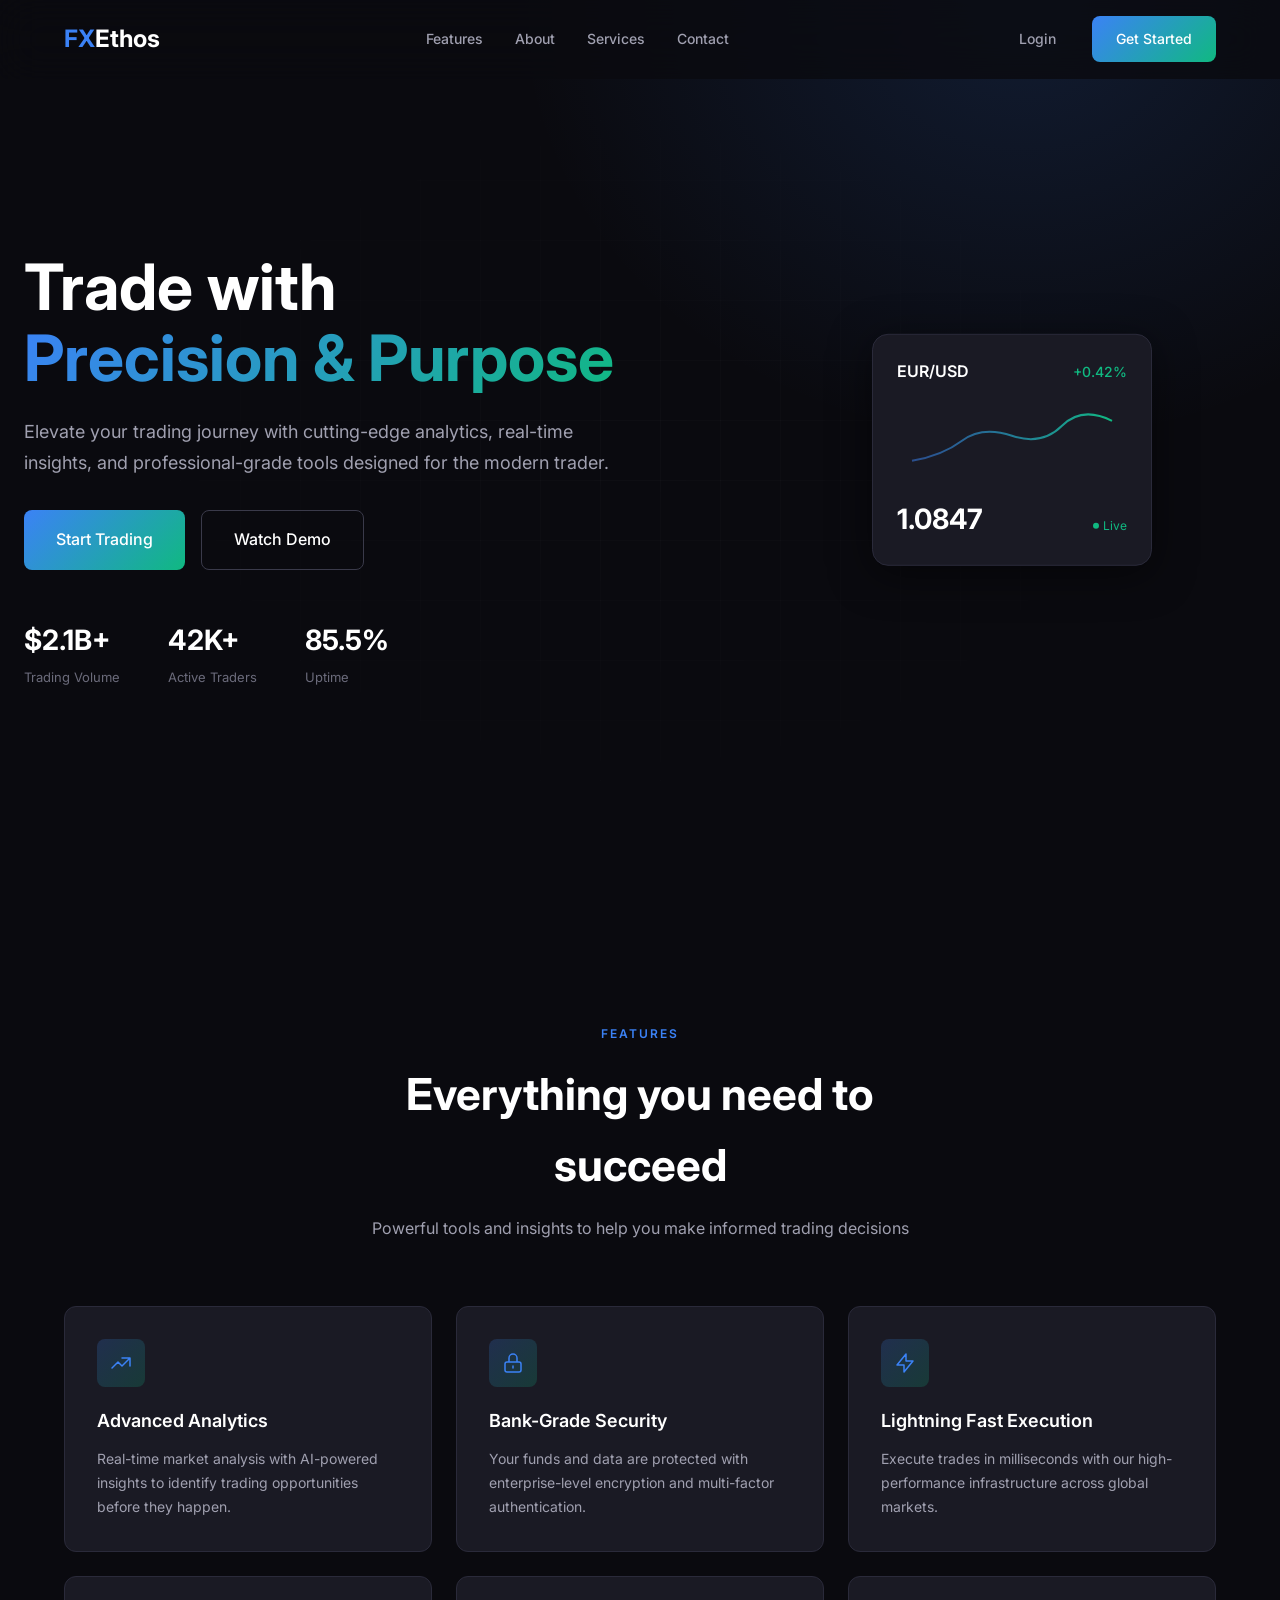
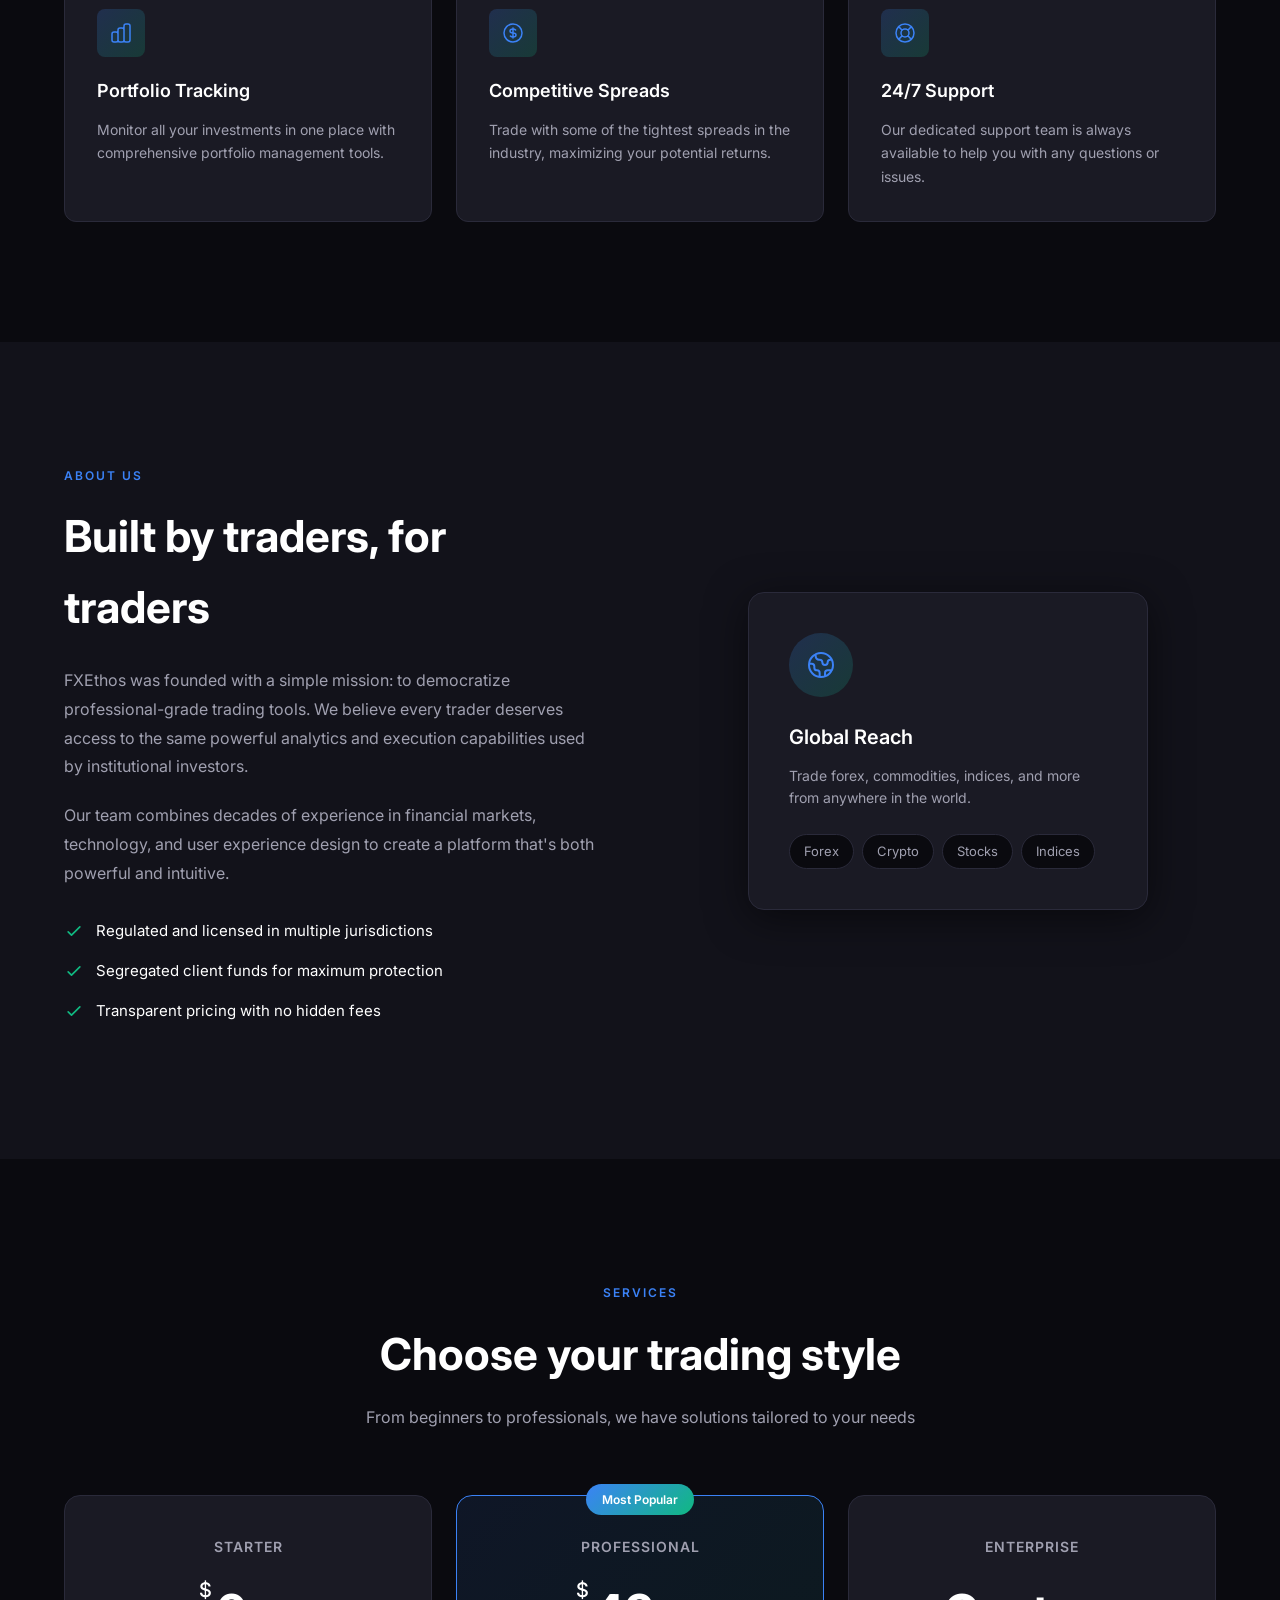
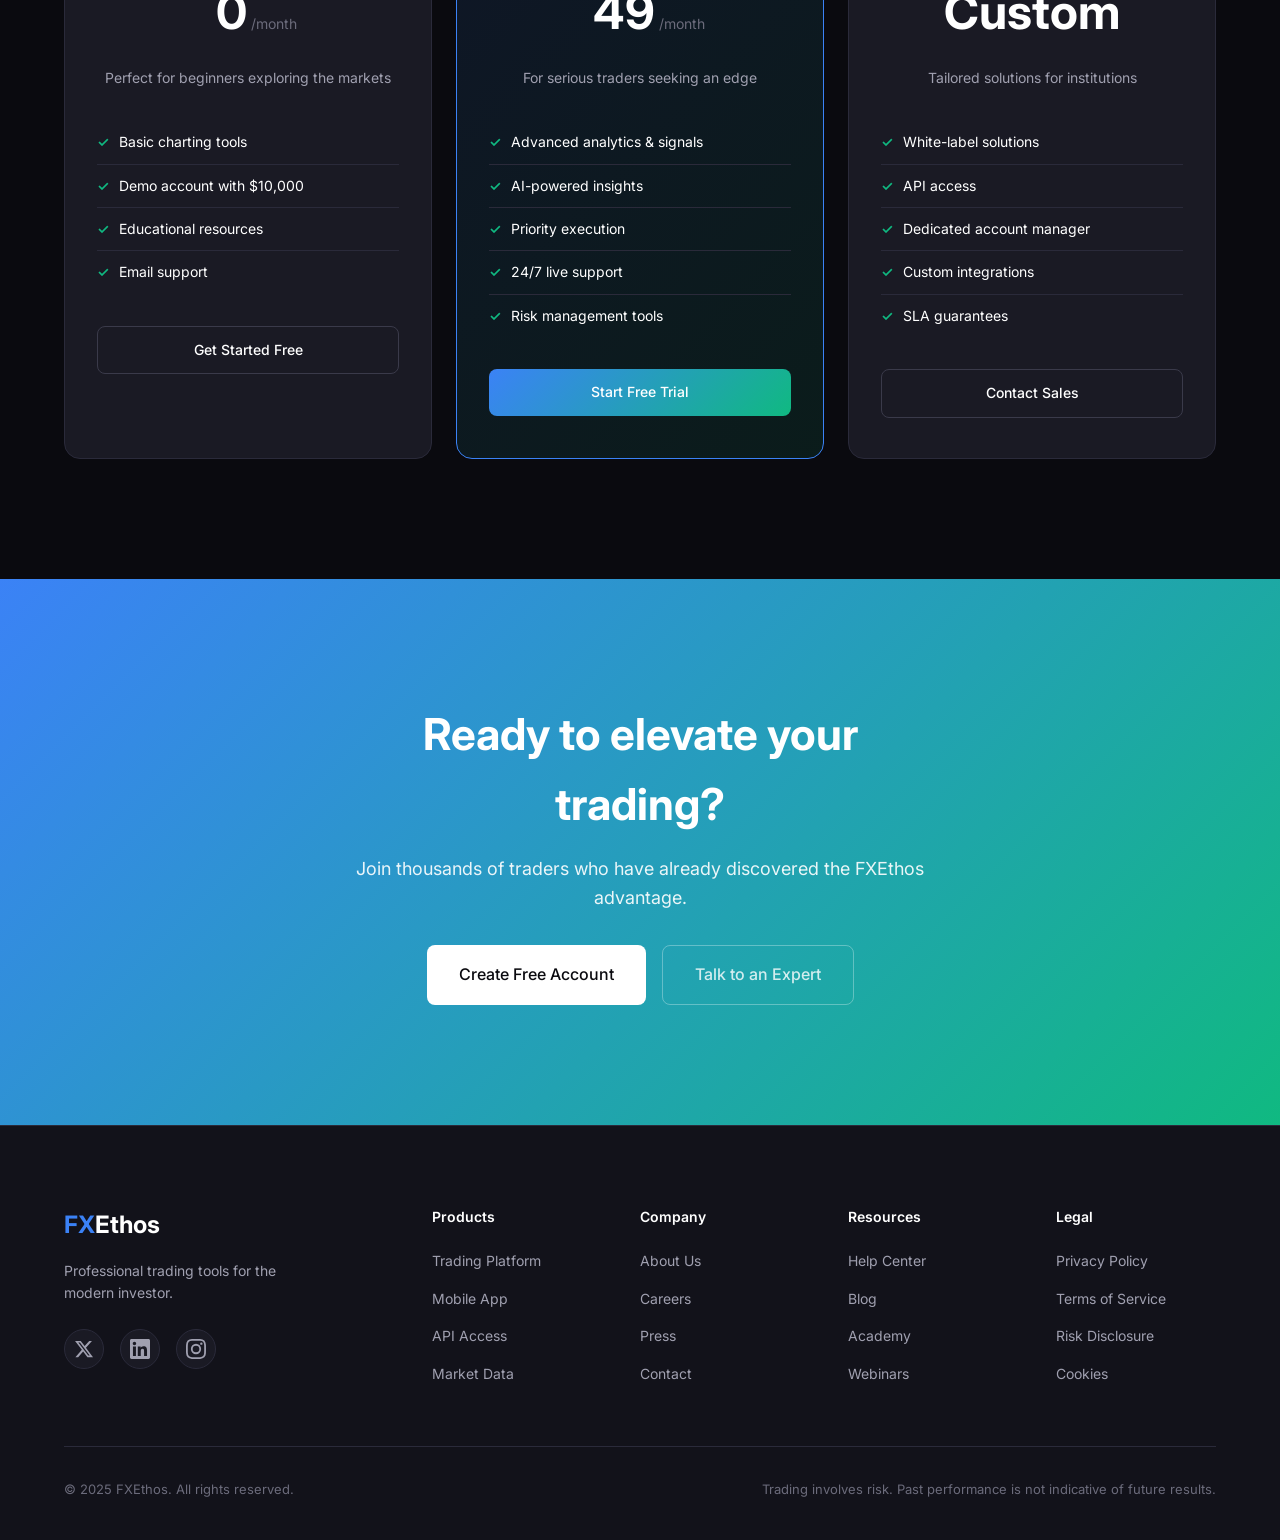
==== main.html @ 2ceeece5 "Add Coming Soon landing page with login access - New index.html as Coming Soon entry page - Original" ====
<!DOCTYPE html>
<html lang="en">
<head>
    <meta charset="UTF-8">
    <meta name="viewport" content="width=device-width, initial-scale=1.0">
    <title>FXEthos - Trading Excellence</title>
    <link rel="stylesheet" href="styles.css">
    <link rel="preconnect" href="https://fonts.googleapis.com">
    <link rel="preconnect" href="https://fonts.gstatic.com" crossorigin>
    <link href="https://fonts.googleapis.com/css2?family=Inter:wght@300;400;500;600;700&display=swap" rel="stylesheet">
</head>
<body>
    <!-- Navigation -->
    <nav class="navbar">
        <div class="nav-container">
            <a href="#" class="logo">
                <span class="logo-fx">FX</span><span class="logo-ethos">Ethos</span>
            </a>
            <ul class="nav-links">
                <li><a href="#features">Features</a></li>
                <li><a href="#about">About</a></li>
                <li><a href="#services">Services</a></li>
                <li><a href="#contact">Contact</a></li>
            </ul>
            <div class="nav-buttons">
                <a href="#" class="btn btn-ghost">Login</a>
                <a href="#" class="btn btn-primary">Get Started</a>
            </div>
            <button class="mobile-menu-btn" aria-label="Menu">
                <span></span>
                <span></span>
                <span></span>
            </button>
        </div>
    </nav>

    <!-- Hero Section -->
    <section class="hero">
        <div class="hero-bg">
            <div class="hero-gradient"></div>
            <div class="hero-grid"></div>
        </div>
        <div class="hero-content">
            <h1 class="hero-title">
                <span class="hero-title-line">Trade with</span>
                <span class="hero-title-line highlight">Precision & Purpose</span>
            </h1>
            <p class="hero-subtitle">
                Elevate your trading journey with cutting-edge analytics,
                real-time insights, and professional-grade tools designed for the modern trader.
            </p>
            <div class="hero-cta">
                <a href="#" class="btn btn-primary btn-lg">Start Trading</a>
                <a href="#" class="btn btn-outline btn-lg">Watch Demo</a>
            </div>
            <div class="hero-stats">
                <div class="stat">
                    <span class="stat-value">$2.4B+</span>
                    <span class="stat-label">Trading Volume</span>
                </div>
                <div class="stat">
                    <span class="stat-value">50K+</span>
                    <span class="stat-label">Active Traders</span>
                </div>
                <div class="stat">
                    <span class="stat-value">99.9%</span>
                    <span class="stat-label">Uptime</span>
                </div>
            </div>
        </div>
        <div class="hero-visual">
            <div class="trading-card">
                <div class="trading-card-header">
                    <span class="pair">EUR/USD</span>
                    <span class="change positive">+0.42%</span>
                </div>
                <div class="trading-card-chart">
                    <svg viewBox="0 0 200 80" class="chart-line">
                        <path d="M0,60 Q30,55 50,40 T100,35 T150,25 T200,20" fill="none" stroke="url(#chartGradient)" stroke-width="2"/>
                        <defs>
                            <linearGradient id="chartGradient" x1="0%" y1="0%" x2="100%" y2="0%">
                                <stop offset="0%" style="stop-color:#3b82f6;stop-opacity:0.5" />
                                <stop offset="100%" style="stop-color:#10b981;stop-opacity:1" />
                            </linearGradient>
                        </defs>
                    </svg>
                </div>
                <div class="trading-card-price">
                    <span class="price">1.0847</span>
                    <span class="time">Live</span>
                </div>
            </div>
        </div>
    </section>

    <!-- Features Section -->
    <section id="features" class="features">
        <div class="container">
            <div class="section-header">
                <span class="section-tag">Features</span>
                <h2 class="section-title">Everything you need to succeed</h2>
                <p class="section-subtitle">Powerful tools and insights to help you make informed trading decisions</p>
            </div>
            <div class="features-grid">
                <div class="feature-card">
                    <div class="feature-icon">
                        <svg xmlns="http://www.w3.org/2000/svg" fill="none" viewBox="0 0 24 24" stroke="currentColor">
                            <path stroke-linecap="round" stroke-linejoin="round" stroke-width="1.5" d="M13 7h8m0 0v8m0-8l-8 8-4-4-6 6"/>
                        </svg>
                    </div>
                    <h3>Advanced Analytics</h3>
                    <p>Real-time market analysis with AI-powered insights to identify trading opportunities before they happen.</p>
                </div>
                <div class="feature-card">
                    <div class="feature-icon">
                        <svg xmlns="http://www.w3.org/2000/svg" fill="none" viewBox="0 0 24 24" stroke="currentColor">
                            <path stroke-linecap="round" stroke-linejoin="round" stroke-width="1.5" d="M12 15v2m-6 4h12a2 2 0 002-2v-6a2 2 0 00-2-2H6a2 2 0 00-2 2v6a2 2 0 002 2zm10-10V7a4 4 0 00-8 0v4h8z"/>
                        </svg>
                    </div>
                    <h3>Bank-Grade Security</h3>
                    <p>Your funds and data are protected with enterprise-level encryption and multi-factor authentication.</p>
                </div>
                <div class="feature-card">
                    <div class="feature-icon">
                        <svg xmlns="http://www.w3.org/2000/svg" fill="none" viewBox="0 0 24 24" stroke="currentColor">
                            <path stroke-linecap="round" stroke-linejoin="round" stroke-width="1.5" d="M13 10V3L4 14h7v7l9-11h-7z"/>
                        </svg>
                    </div>
                    <h3>Lightning Fast Execution</h3>
                    <p>Execute trades in milliseconds with our high-performance infrastructure across global markets.</p>
                </div>
                <div class="feature-card">
                    <div class="feature-icon">
                        <svg xmlns="http://www.w3.org/2000/svg" fill="none" viewBox="0 0 24 24" stroke="currentColor">
                            <path stroke-linecap="round" stroke-linejoin="round" stroke-width="1.5" d="M9 19v-6a2 2 0 00-2-2H5a2 2 0 00-2 2v6a2 2 0 002 2h2a2 2 0 002-2zm0 0V9a2 2 0 012-2h2a2 2 0 012 2v10m-6 0a2 2 0 002 2h2a2 2 0 002-2m0 0V5a2 2 0 012-2h2a2 2 0 012 2v14a2 2 0 01-2 2h-2a2 2 0 01-2-2z"/>
                        </svg>
                    </div>
                    <h3>Portfolio Tracking</h3>
                    <p>Monitor all your investments in one place with comprehensive portfolio management tools.</p>
                </div>
                <div class="feature-card">
                    <div class="feature-icon">
                        <svg xmlns="http://www.w3.org/2000/svg" fill="none" viewBox="0 0 24 24" stroke="currentColor">
                            <path stroke-linecap="round" stroke-linejoin="round" stroke-width="1.5" d="M12 8c-1.657 0-3 .895-3 2s1.343 2 3 2 3 .895 3 2-1.343 2-3 2m0-8c1.11 0 2.08.402 2.599 1M12 8V7m0 1v8m0 0v1m0-1c-1.11 0-2.08-.402-2.599-1M21 12a9 9 0 11-18 0 9 9 0 0118 0z"/>
                        </svg>
                    </div>
                    <h3>Competitive Spreads</h3>
                    <p>Trade with some of the tightest spreads in the industry, maximizing your potential returns.</p>
                </div>
                <div class="feature-card">
                    <div class="feature-icon">
                        <svg xmlns="http://www.w3.org/2000/svg" fill="none" viewBox="0 0 24 24" stroke="currentColor">
                            <path stroke-linecap="round" stroke-linejoin="round" stroke-width="1.5" d="M18.364 5.636l-3.536 3.536m0 5.656l3.536 3.536M9.172 9.172L5.636 5.636m3.536 9.192l-3.536 3.536M21 12a9 9 0 11-18 0 9 9 0 0118 0zm-5 0a4 4 0 11-8 0 4 4 0 018 0z"/>
                        </svg>
                    </div>
                    <h3>24/7 Support</h3>
                    <p>Our dedicated support team is always available to help you with any questions or issues.</p>
                </div>
            </div>
        </div>
    </section>

    <!-- About Section -->
    <section id="about" class="about">
        <div class="container">
            <div class="about-grid">
                <div class="about-content">
                    <span class="section-tag">About Us</span>
                    <h2 class="section-title">Built by traders, for traders</h2>
                    <p class="about-text">
                        FXEthos was founded with a simple mission: to democratize professional-grade trading tools.
                        We believe every trader deserves access to the same powerful analytics and execution
                        capabilities used by institutional investors.
                    </p>
                    <p class="about-text">
                        Our team combines decades of experience in financial markets, technology, and user experience
                        design to create a platform that's both powerful and intuitive.
                    </p>
                    <ul class="about-list">
                        <li>
                            <svg xmlns="http://www.w3.org/2000/svg" fill="none" viewBox="0 0 24 24" stroke="currentColor">
                                <path stroke-linecap="round" stroke-linejoin="round" stroke-width="2" d="M5 13l4 4L19 7"/>
                            </svg>
                            Regulated and licensed in multiple jurisdictions
                        </li>
                        <li>
                            <svg xmlns="http://www.w3.org/2000/svg" fill="none" viewBox="0 0 24 24" stroke="currentColor">
                                <path stroke-linecap="round" stroke-linejoin="round" stroke-width="2" d="M5 13l4 4L19 7"/>
                            </svg>
                            Segregated client funds for maximum protection
                        </li>
                        <li>
                            <svg xmlns="http://www.w3.org/2000/svg" fill="none" viewBox="0 0 24 24" stroke="currentColor">
                                <path stroke-linecap="round" stroke-linejoin="round" stroke-width="2" d="M5 13l4 4L19 7"/>
                            </svg>
                            Transparent pricing with no hidden fees
                        </li>
                    </ul>
                </div>
                <div class="about-visual">
                    <div class="about-card">
                        <div class="about-card-content">
                            <div class="globe-icon">
                                <svg xmlns="http://www.w3.org/2000/svg" fill="none" viewBox="0 0 24 24" stroke="currentColor">
                                    <path stroke-linecap="round" stroke-linejoin="round" stroke-width="1.5" d="M3.055 11H5a2 2 0 012 2v1a2 2 0 002 2 2 2 0 012 2v2.945M8 3.935V5.5A2.5 2.5 0 0010.5 8h.5a2 2 0 012 2 2 2 0 104 0 2 2 0 012-2h1.064M15 20.488V18a2 2 0 012-2h3.064M21 12a9 9 0 11-18 0 9 9 0 0118 0z"/>
                                </svg>
                            </div>
                            <h4>Global Reach</h4>
                            <p>Trade forex, commodities, indices, and more from anywhere in the world.</p>
                            <div class="markets-preview">
                                <span class="market">Forex</span>
                                <span class="market">Crypto</span>
                                <span class="market">Stocks</span>
                                <span class="market">Indices</span>
                            </div>
                        </div>
                    </div>
                </div>
            </div>
        </div>
    </section>

    <!-- Services Section -->
    <section id="services" class="services">
        <div class="container">
            <div class="section-header">
                <span class="section-tag">Services</span>
                <h2 class="section-title">Choose your trading style</h2>
                <p class="section-subtitle">From beginners to professionals, we have solutions tailored to your needs</p>
            </div>
            <div class="services-grid">
                <div class="service-card">
                    <div class="service-tier">Starter</div>
                    <div class="service-price">
                        <span class="currency">$</span>
                        <span class="amount">0</span>
                        <span class="period">/month</span>
                    </div>
                    <p class="service-description">Perfect for beginners exploring the markets</p>
                    <ul class="service-features">
                        <li>Basic charting tools</li>
                        <li>Demo account with $10,000</li>
                        <li>Educational resources</li>
                        <li>Email support</li>
                    </ul>
                    <a href="#" class="btn btn-outline btn-block">Get Started Free</a>
                </div>
                <div class="service-card featured">
                    <div class="service-badge">Most Popular</div>
                    <div class="service-tier">Professional</div>
                    <div class="service-price">
                        <span class="currency">$</span>
                        <span class="amount">49</span>
                        <span class="period">/month</span>
                    </div>
                    <p class="service-description">For serious traders seeking an edge</p>
                    <ul class="service-features">
                        <li>Advanced analytics & signals</li>
                        <li>AI-powered insights</li>
                        <li>Priority execution</li>
                        <li>24/7 live support</li>
                        <li>Risk management tools</li>
                    </ul>
                    <a href="#" class="btn btn-primary btn-block">Start Free Trial</a>
                </div>
                <div class="service-card">
                    <div class="service-tier">Enterprise</div>
                    <div class="service-price">
                        <span class="amount">Custom</span>
                    </div>
                    <p class="service-description">Tailored solutions for institutions</p>
                    <ul class="service-features">
                        <li>White-label solutions</li>
                        <li>API access</li>
                        <li>Dedicated account manager</li>
                        <li>Custom integrations</li>
                        <li>SLA guarantees</li>
                    </ul>
                    <a href="#" class="btn btn-outline btn-block">Contact Sales</a>
                </div>
            </div>
        </div>
    </section>

    <!-- CTA Section -->
    <section class="cta">
        <div class="container">
            <div class="cta-content">
                <h2>Ready to elevate your trading?</h2>
                <p>Join thousands of traders who have already discovered the FXEthos advantage.</p>
                <div class="cta-buttons">
                    <a href="#" class="btn btn-white btn-lg">Create Free Account</a>
                    <a href="#" class="btn btn-ghost-light btn-lg">Talk to an Expert</a>
                </div>
            </div>
        </div>
    </section>

    <!-- Footer -->
    <footer id="contact" class="footer">
        <div class="container">
            <div class="footer-grid">
                <div class="footer-brand">
                    <a href="#" class="logo">
                        <span class="logo-fx">FX</span><span class="logo-ethos">Ethos</span>
                    </a>
                    <p>Professional trading tools for the modern investor.</p>
                    <div class="social-links">
                        <a href="#" aria-label="Twitter">
                            <svg xmlns="http://www.w3.org/2000/svg" width="20" height="20" fill="currentColor" viewBox="0 0 24 24">
                                <path d="M18.244 2.25h3.308l-7.227 8.26 8.502 11.24H16.17l-5.214-6.817L4.99 21.75H1.68l7.73-8.835L1.254 2.25H8.08l4.713 6.231zm-1.161 17.52h1.833L7.084 4.126H5.117z"/>
                            </svg>
                        </a>
                        <a href="#" aria-label="LinkedIn">
                            <svg xmlns="http://www.w3.org/2000/svg" width="20" height="20" fill="currentColor" viewBox="0 0 24 24">
                                <path d="M20.447 20.452h-3.554v-5.569c0-1.328-.027-3.037-1.852-3.037-1.853 0-2.136 1.445-2.136 2.939v5.667H9.351V9h3.414v1.561h.046c.477-.9 1.637-1.85 3.37-1.85 3.601 0 4.267 2.37 4.267 5.455v6.286zM5.337 7.433c-1.144 0-2.063-.926-2.063-2.065 0-1.138.92-2.063 2.063-2.063 1.14 0 2.064.925 2.064 2.063 0 1.139-.925 2.065-2.064 2.065zm1.782 13.019H3.555V9h3.564v11.452zM22.225 0H1.771C.792 0 0 .774 0 1.729v20.542C0 23.227.792 24 1.771 24h20.451C23.2 24 24 23.227 24 22.271V1.729C24 .774 23.2 0 22.222 0h.003z"/>
                            </svg>
                        </a>
                        <a href="#" aria-label="Instagram">
                            <svg xmlns="http://www.w3.org/2000/svg" width="20" height="20" fill="currentColor" viewBox="0 0 24 24">
                                <path d="M12 2.163c3.204 0 3.584.012 4.85.07 3.252.148 4.771 1.691 4.919 4.919.058 1.265.069 1.645.069 4.849 0 3.205-.012 3.584-.069 4.849-.149 3.225-1.664 4.771-4.919 4.919-1.266.058-1.644.07-4.85.07-3.204 0-3.584-.012-4.849-.07-3.26-.149-4.771-1.699-4.919-4.92-.058-1.265-.07-1.644-.07-4.849 0-3.204.013-3.583.07-4.849.149-3.227 1.664-4.771 4.919-4.919 1.266-.057 1.645-.069 4.849-.069zM12 0C8.741 0 8.333.014 7.053.072 2.695.272.273 2.69.073 7.052.014 8.333 0 8.741 0 12c0 3.259.014 3.668.072 4.948.2 4.358 2.618 6.78 6.98 6.98C8.333 23.986 8.741 24 12 24c3.259 0 3.668-.014 4.948-.072 4.354-.2 6.782-2.618 6.979-6.98.059-1.28.073-1.689.073-4.948 0-3.259-.014-3.667-.072-4.947-.196-4.354-2.617-6.78-6.979-6.98C15.668.014 15.259 0 12 0zm0 5.838a6.162 6.162 0 100 12.324 6.162 6.162 0 000-12.324zM12 16a4 4 0 110-8 4 4 0 010 8zm6.406-11.845a1.44 1.44 0 100 2.881 1.44 1.44 0 000-2.881z"/>
                            </svg>
                        </a>
                    </div>
                </div>
                <div class="footer-links">
                    <h4>Products</h4>
                    <ul>
                        <li><a href="#">Trading Platform</a></li>
                        <li><a href="#">Mobile App</a></li>
                        <li><a href="#">API Access</a></li>
                        <li><a href="#">Market Data</a></li>
                    </ul>
                </div>
                <div class="footer-links">
                    <h4>Company</h4>
                    <ul>
                        <li><a href="#">About Us</a></li>
                        <li><a href="#">Careers</a></li>
                        <li><a href="#">Press</a></li>
                        <li><a href="#">Contact</a></li>
                    </ul>
                </div>
                <div class="footer-links">
                    <h4>Resources</h4>
                    <ul>
                        <li><a href="#">Help Center</a></li>
                        <li><a href="#">Blog</a></li>
                        <li><a href="#">Academy</a></li>
                        <li><a href="#">Webinars</a></li>
                    </ul>
                </div>
                <div class="footer-links">
                    <h4>Legal</h4>
                    <ul>
                        <li><a href="#">Privacy Policy</a></li>
                        <li><a href="#">Terms of Service</a></li>
                        <li><a href="#">Risk Disclosure</a></li>
                        <li><a href="#">Cookies</a></li>
                    </ul>
                </div>
            </div>
            <div class="footer-bottom">
                <p>&copy; 2025 FXEthos. All rights reserved.</p>
                <p class="disclaimer">Trading involves risk. Past performance is not indicative of future results.</p>
            </div>
        </div>
    </footer>

    <script src="script.js"></script>
</body>
</html>
---- styles.css ----
/* ===== CSS Variables ===== */
:root {
    --color-bg: #0a0a0f;
    --color-bg-secondary: #12121a;
    --color-bg-card: #1a1a24;
    --color-bg-card-hover: #22222e;
    --color-text: #ffffff;
    --color-text-secondary: #a0a0b0;
    --color-text-muted: #6b6b7b;
    --color-primary: #3b82f6;
    --color-primary-hover: #2563eb;
    --color-accent: #10b981;
    --color-accent-hover: #059669;
    --color-border: #2a2a3a;
    --color-border-light: #3a3a4a;
    --font-family: 'Inter', -apple-system, BlinkMacSystemFont, 'Segoe UI', Roboto, sans-serif;
    --border-radius: 12px;
    --border-radius-sm: 8px;
    --border-radius-lg: 16px;
    --transition: all 0.3s ease;
    --shadow-sm: 0 2px 8px rgba(0, 0, 0, 0.3);
    --shadow-md: 0 4px 20px rgba(0, 0, 0, 0.4);
    --shadow-lg: 0 8px 40px rgba(0, 0, 0, 0.5);
    --shadow-glow: 0 0 40px rgba(59, 130, 246, 0.3);
}

/* ===== Reset & Base ===== */
*, *::before, *::after {
    margin: 0;
    padding: 0;
    box-sizing: border-box;
}

html {
    scroll-behavior: smooth;
}

body {
    font-family: var(--font-family);
    background-color: var(--color-bg);
    color: var(--color-text);
    line-height: 1.6;
    -webkit-font-smoothing: antialiased;
    -moz-osx-font-smoothing: grayscale;
}

a {
    color: inherit;
    text-decoration: none;
    transition: var(--transition);
}

ul {
    list-style: none;
}

img {
    max-width: 100%;
    height: auto;
}

.container {
    max-width: 1200px;
    margin: 0 auto;
    padding: 0 24px;
}

/* ===== Buttons ===== */
.btn {
    display: inline-flex;
    align-items: center;
    justify-content: center;
    padding: 12px 24px;
    font-size: 14px;
    font-weight: 500;
    border-radius: var(--border-radius-sm);
    border: none;
    cursor: pointer;
    transition: var(--transition);
    text-align: center;
}

.btn-primary {
    background: linear-gradient(135deg, var(--color-primary) 0%, var(--color-accent) 100%);
    color: white;
}

.btn-primary:hover {
    transform: translateY(-2px);
    box-shadow: var(--shadow-glow);
}

.btn-outline {
    background: transparent;
    border: 1px solid var(--color-border-light);
    color: var(--color-text);
}

.btn-outline:hover {
    background: var(--color-bg-card);
    border-color: var(--color-primary);
}

.btn-ghost {
    background: transparent;
    color: var(--color-text-secondary);
}

.btn-ghost:hover {
    color: var(--color-text);
}

.btn-ghost-light {
    background: transparent;
    color: rgba(255, 255, 255, 0.8);
    border: 1px solid rgba(255, 255, 255, 0.3);
}

.btn-ghost-light:hover {
    background: rgba(255, 255, 255, 0.1);
    color: white;
}

.btn-white {
    background: white;
    color: var(--color-bg);
}

.btn-white:hover {
    background: #f0f0f0;
    transform: translateY(-2px);
}

.btn-lg {
    padding: 16px 32px;
    font-size: 16px;
}

.btn-block {
    width: 100%;
}

/* ===== Navigation ===== */
.navbar {
    position: fixed;
    top: 0;
    left: 0;
    right: 0;
    z-index: 1000;
    padding: 16px 0;
    background: rgba(10, 10, 15, 0.8);
    backdrop-filter: blur(20px);
    border-bottom: 1px solid transparent;
    transition: var(--transition);
}

.navbar.scrolled {
    border-bottom-color: var(--color-border);
}

.nav-container {
    max-width: 1200px;
    margin: 0 auto;
    padding: 0 24px;
    display: flex;
    align-items: center;
    justify-content: space-between;
}

.logo {
    font-size: 24px;
    font-weight: 700;
    display: flex;
    align-items: center;
}

.logo-fx {
    color: var(--color-primary);
}

.logo-ethos {
    color: var(--color-text);
}

.nav-links {
    display: flex;
    align-items: center;
    gap: 32px;
}

.nav-links a {
    font-size: 14px;
    color: var(--color-text-secondary);
    font-weight: 500;
}

.nav-links a:hover {
    color: var(--color-text);
}

.nav-buttons {
    display: flex;
    align-items: center;
    gap: 12px;
}

.mobile-menu-btn {
    display: none;
    flex-direction: column;
    gap: 5px;
    background: none;
    border: none;
    cursor: pointer;
    padding: 4px;
}

.mobile-menu-btn span {
    width: 24px;
    height: 2px;
    background: var(--color-text);
    transition: var(--transition);
}

/* ===== Hero Section ===== */
.hero {
    position: relative;
    min-height: 100vh;
    display: flex;
    align-items: center;
    padding: 120px 24px 80px;
    overflow: hidden;
}

.hero-bg {
    position: absolute;
    inset: 0;
    z-index: 0;
}

.hero-gradient {
    position: absolute;
    top: -50%;
    right: -20%;
    width: 80%;
    height: 100%;
    background: radial-gradient(ellipse at center, rgba(59, 130, 246, 0.15) 0%, transparent 70%);
    pointer-events: none;
}

.hero-grid {
    position: absolute;
    inset: 0;
    background-image:
        linear-gradient(rgba(255, 255, 255, 0.02) 1px, transparent 1px),
        linear-gradient(90deg, rgba(255, 255, 255, 0.02) 1px, transparent 1px);
    background-size: 60px 60px;
    mask-image: radial-gradient(ellipse at center, black 0%, transparent 70%);
}

.hero-content {
    position: relative;
    z-index: 1;
    max-width: 600px;
}

.hero-title {
    font-size: clamp(40px, 8vw, 64px);
    font-weight: 700;
    line-height: 1.1;
    margin-bottom: 24px;
}

.hero-title-line {
    display: block;
}

.hero-title .highlight {
    background: linear-gradient(135deg, var(--color-primary) 0%, var(--color-accent) 100%);
    -webkit-background-clip: text;
    -webkit-text-fill-color: transparent;
    background-clip: text;
}

.hero-subtitle {
    font-size: 18px;
    color: var(--color-text-secondary);
    margin-bottom: 32px;
    line-height: 1.7;
}

.hero-cta {
    display: flex;
    gap: 16px;
    margin-bottom: 48px;
}

.hero-stats {
    display: flex;
    gap: 48px;
}

.stat {
    display: flex;
    flex-direction: column;
}

.stat-value {
    font-size: 28px;
    font-weight: 700;
    color: var(--color-text);
}

.stat-label {
    font-size: 13px;
    color: var(--color-text-muted);
    margin-top: 4px;
}

.hero-visual {
    position: absolute;
    right: 10%;
    top: 50%;
    transform: translateY(-50%);
    z-index: 1;
}

.trading-card {
    background: var(--color-bg-card);
    border: 1px solid var(--color-border);
    border-radius: var(--border-radius-lg);
    padding: 24px;
    width: 280px;
    box-shadow: var(--shadow-lg);
    animation: float 6s ease-in-out infinite;
}

@keyframes float {
    0%, 100% { transform: translateY(0); }
    50% { transform: translateY(-20px); }
}

.trading-card-header {
    display: flex;
    justify-content: space-between;
    align-items: center;
    margin-bottom: 16px;
}

.pair {
    font-weight: 600;
    font-size: 16px;
}

.change {
    font-size: 14px;
    font-weight: 500;
}

.change.positive {
    color: var(--color-accent);
}

.trading-card-chart {
    height: 80px;
    margin-bottom: 16px;
}

.chart-line {
    width: 100%;
    height: 100%;
}

.trading-card-price {
    display: flex;
    justify-content: space-between;
    align-items: baseline;
}

.price {
    font-size: 28px;
    font-weight: 700;
}

.time {
    font-size: 12px;
    color: var(--color-accent);
    display: flex;
    align-items: center;
    gap: 4px;
}

.time::before {
    content: '';
    width: 6px;
    height: 6px;
    background: var(--color-accent);
    border-radius: 50%;
    animation: pulse 2s infinite;
}

@keyframes pulse {
    0%, 100% { opacity: 1; }
    50% { opacity: 0.5; }
}

/* ===== Section Styles ===== */
.section-header {
    text-align: center;
    max-width: 600px;
    margin: 0 auto 64px;
}

.section-tag {
    display: inline-block;
    font-size: 12px;
    font-weight: 600;
    text-transform: uppercase;
    letter-spacing: 2px;
    color: var(--color-primary);
    margin-bottom: 16px;
}

.section-title {
    font-size: clamp(32px, 5vw, 44px);
    font-weight: 700;
    margin-bottom: 16px;
}

.section-subtitle {
    font-size: 16px;
    color: var(--color-text-secondary);
}

/* ===== Features Section ===== */
.features {
    padding: 120px 24px;
    background: var(--color-bg);
}

.features-grid {
    display: grid;
    grid-template-columns: repeat(3, 1fr);
    gap: 24px;
}

.feature-card {
    background: var(--color-bg-card);
    border: 1px solid var(--color-border);
    border-radius: var(--border-radius);
    padding: 32px;
    transition: var(--transition);
}

.feature-card:hover {
    background: var(--color-bg-card-hover);
    border-color: var(--color-border-light);
    transform: translateY(-4px);
}

.feature-icon {
    width: 48px;
    height: 48px;
    display: flex;
    align-items: center;
    justify-content: center;
    background: linear-gradient(135deg, rgba(59, 130, 246, 0.2) 0%, rgba(16, 185, 129, 0.2) 100%);
    border-radius: var(--border-radius-sm);
    margin-bottom: 20px;
}

.feature-icon svg {
    width: 24px;
    height: 24px;
    color: var(--color-primary);
}

.feature-card h3 {
    font-size: 18px;
    font-weight: 600;
    margin-bottom: 12px;
}

.feature-card p {
    font-size: 14px;
    color: var(--color-text-secondary);
    line-height: 1.7;
}

/* ===== About Section ===== */
.about {
    padding: 120px 24px;
    background: var(--color-bg-secondary);
}

.about-grid {
    display: grid;
    grid-template-columns: 1fr 1fr;
    gap: 80px;
    align-items: center;
}

.about-content .section-title {
    text-align: left;
    margin-bottom: 24px;
}

.about-text {
    font-size: 16px;
    color: var(--color-text-secondary);
    margin-bottom: 20px;
    line-height: 1.8;
}

.about-list {
    margin-top: 32px;
}

.about-list li {
    display: flex;
    align-items: center;
    gap: 12px;
    font-size: 15px;
    color: var(--color-text);
    margin-bottom: 16px;
}

.about-list svg {
    width: 20px;
    height: 20px;
    color: var(--color-accent);
    flex-shrink: 0;
}

.about-visual {
    display: flex;
    justify-content: center;
}

.about-card {
    background: var(--color-bg-card);
    border: 1px solid var(--color-border);
    border-radius: var(--border-radius-lg);
    padding: 40px;
    max-width: 400px;
    box-shadow: var(--shadow-lg);
}

.globe-icon {
    width: 64px;
    height: 64px;
    display: flex;
    align-items: center;
    justify-content: center;
    background: linear-gradient(135deg, rgba(59, 130, 246, 0.2) 0%, rgba(16, 185, 129, 0.2) 100%);
    border-radius: 50%;
    margin-bottom: 24px;
}

.globe-icon svg {
    width: 32px;
    height: 32px;
    color: var(--color-primary);
}

.about-card h4 {
    font-size: 20px;
    font-weight: 600;
    margin-bottom: 12px;
}

.about-card p {
    font-size: 14px;
    color: var(--color-text-secondary);
    margin-bottom: 24px;
}

.markets-preview {
    display: flex;
    flex-wrap: wrap;
    gap: 8px;
}

.market {
    padding: 6px 14px;
    background: var(--color-bg);
    border: 1px solid var(--color-border);
    border-radius: 20px;
    font-size: 13px;
    color: var(--color-text-secondary);
}

/* ===== Services Section ===== */
.services {
    padding: 120px 24px;
    background: var(--color-bg);
}

.services-grid {
    display: grid;
    grid-template-columns: repeat(3, 1fr);
    gap: 24px;
}

.service-card {
    position: relative;
    background: var(--color-bg-card);
    border: 1px solid var(--color-border);
    border-radius: var(--border-radius-lg);
    padding: 40px 32px;
    text-align: center;
    transition: var(--transition);
}

.service-card:hover {
    border-color: var(--color-border-light);
    transform: translateY(-4px);
}

.service-card.featured {
    background: linear-gradient(135deg, rgba(59, 130, 246, 0.1) 0%, rgba(16, 185, 129, 0.1) 100%);
    border-color: var(--color-primary);
}

.service-badge {
    position: absolute;
    top: -12px;
    left: 50%;
    transform: translateX(-50%);
    background: linear-gradient(135deg, var(--color-primary) 0%, var(--color-accent) 100%);
    color: white;
    font-size: 12px;
    font-weight: 600;
    padding: 6px 16px;
    border-radius: 20px;
}

.service-tier {
    font-size: 14px;
    font-weight: 600;
    text-transform: uppercase;
    letter-spacing: 1px;
    color: var(--color-text-secondary);
    margin-bottom: 16px;
}

.service-price {
    margin-bottom: 16px;
}

.service-price .currency {
    font-size: 20px;
    font-weight: 500;
    vertical-align: top;
}

.service-price .amount {
    font-size: 48px;
    font-weight: 700;
}

.service-price .period {
    font-size: 14px;
    color: var(--color-text-muted);
}

.service-description {
    font-size: 14px;
    color: var(--color-text-secondary);
    margin-bottom: 32px;
}

.service-features {
    text-align: left;
    margin-bottom: 32px;
}

.service-features li {
    font-size: 14px;
    color: var(--color-text);
    padding: 10px 0;
    border-bottom: 1px solid var(--color-border);
    display: flex;
    align-items: center;
    gap: 10px;
}

.service-features li::before {
    content: '✓';
    color: var(--color-accent);
    font-weight: 600;
}

.service-features li:last-child {
    border-bottom: none;
}

/* ===== CTA Section ===== */
.cta {
    padding: 120px 24px;
    background: linear-gradient(135deg, var(--color-primary) 0%, var(--color-accent) 100%);
}

.cta-content {
    text-align: center;
    max-width: 600px;
    margin: 0 auto;
}

.cta h2 {
    font-size: clamp(32px, 5vw, 44px);
    font-weight: 700;
    margin-bottom: 16px;
    color: white;
}

.cta p {
    font-size: 18px;
    color: rgba(255, 255, 255, 0.9);
    margin-bottom: 32px;
}

.cta-buttons {
    display: flex;
    justify-content: center;
    gap: 16px;
}

/* ===== Footer ===== */
.footer {
    padding: 80px 24px 40px;
    background: var(--color-bg-secondary);
    border-top: 1px solid var(--color-border);
}

.footer-grid {
    display: grid;
    grid-template-columns: 2fr repeat(4, 1fr);
    gap: 48px;
    margin-bottom: 48px;
}

.footer-brand p {
    font-size: 14px;
    color: var(--color-text-secondary);
    margin: 16px 0 24px;
    max-width: 250px;
}

.social-links {
    display: flex;
    gap: 16px;
}

.social-links a {
    width: 40px;
    height: 40px;
    display: flex;
    align-items: center;
    justify-content: center;
    background: var(--color-bg-card);
    border: 1px solid var(--color-border);
    border-radius: 50%;
    color: var(--color-text-secondary);
    transition: var(--transition);
}

.social-links a:hover {
    background: var(--color-primary);
    border-color: var(--color-primary);
    color: white;
}

.footer-links h4 {
    font-size: 14px;
    font-weight: 600;
    margin-bottom: 20px;
    color: var(--color-text);
}

.footer-links li {
    margin-bottom: 12px;
}

.footer-links a {
    font-size: 14px;
    color: var(--color-text-secondary);
}

.footer-links a:hover {
    color: var(--color-text);
}

.footer-bottom {
    padding-top: 32px;
    border-top: 1px solid var(--color-border);
    display: flex;
    justify-content: space-between;
    align-items: center;
}

.footer-bottom p {
    font-size: 13px;
    color: var(--color-text-muted);
}

.disclaimer {
    font-size: 12px;
}

/* ===== Responsive Design ===== */
@media (max-width: 1024px) {
    .hero-visual {
        display: none;
    }

    .hero-content {
        max-width: 100%;
        text-align: center;
    }

    .hero-cta {
        justify-content: center;
    }

    .hero-stats {
        justify-content: center;
    }

    .features-grid {
        grid-template-columns: repeat(2, 1fr);
    }

    .about-grid {
        grid-template-columns: 1fr;
        gap: 48px;
    }

    .about-content .section-title {
        text-align: center;
    }

    .about-content {
        text-align: center;
    }

    .about-list li {
        justify-content: center;
    }

    .services-grid {
        grid-template-columns: 1fr;
        max-width: 400px;
        margin: 0 auto;
    }

    .footer-grid {
        grid-template-columns: repeat(2, 1fr);
    }
}

@media (max-width: 768px) {
    .nav-links, .nav-buttons {
        display: none;
    }

    .mobile-menu-btn {
        display: flex;
    }

    .hero {
        padding: 100px 24px 60px;
        min-height: auto;
    }

    .hero-stats {
        flex-direction: column;
        gap: 24px;
    }

    .stat {
        align-items: center;
    }

    .features-grid {
        grid-template-columns: 1fr;
    }

    .cta-buttons {
        flex-direction: column;
    }

    .footer-grid {
        grid-template-columns: 1fr;
        text-align: center;
    }

    .footer-brand {
        display: flex;
        flex-direction: column;
        align-items: center;
    }

    .footer-brand p {
        text-align: center;
    }

    .social-links {
        justify-content: center;
    }

    .footer-bottom {
        flex-direction: column;
        gap: 12px;
        text-align: center;
    }
}

@media (max-width: 480px) {
    .hero-cta {
        flex-direction: column;
    }

    .hero-cta .btn {
        width: 100%;
    }
}
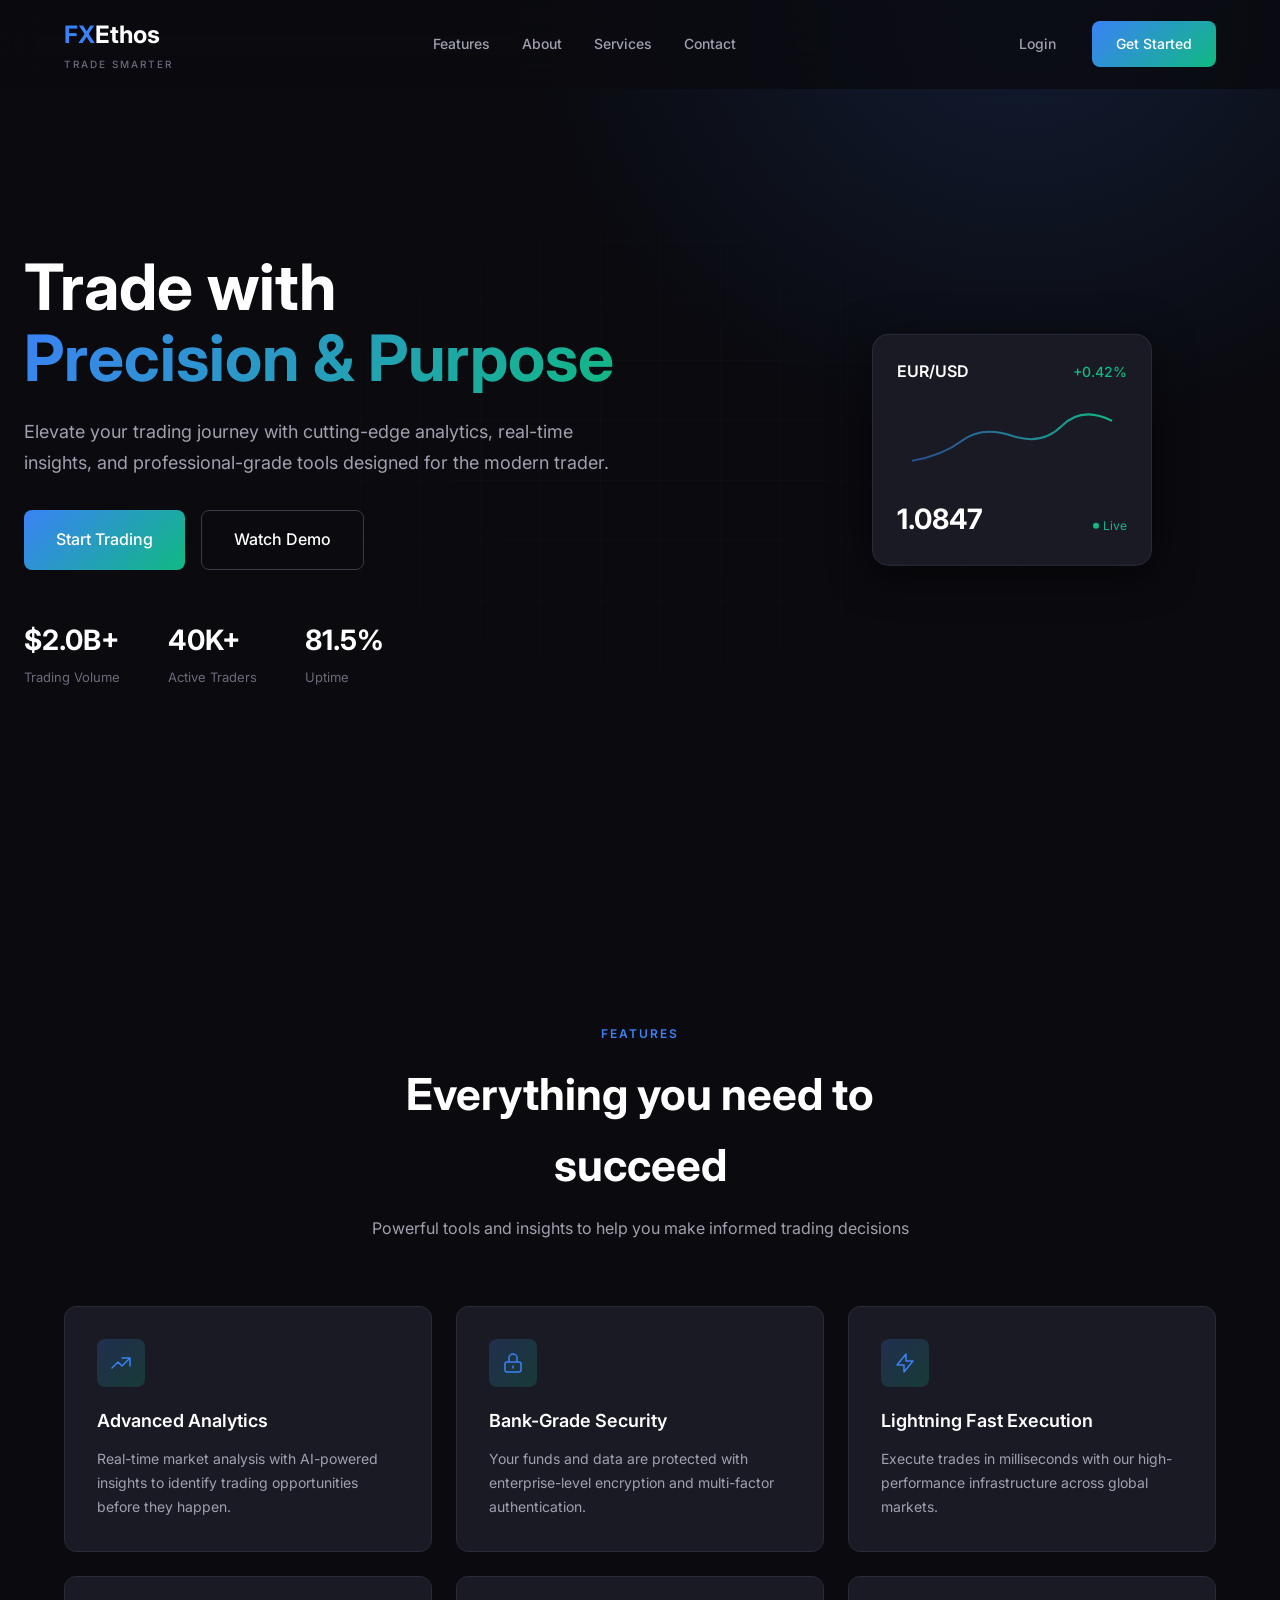
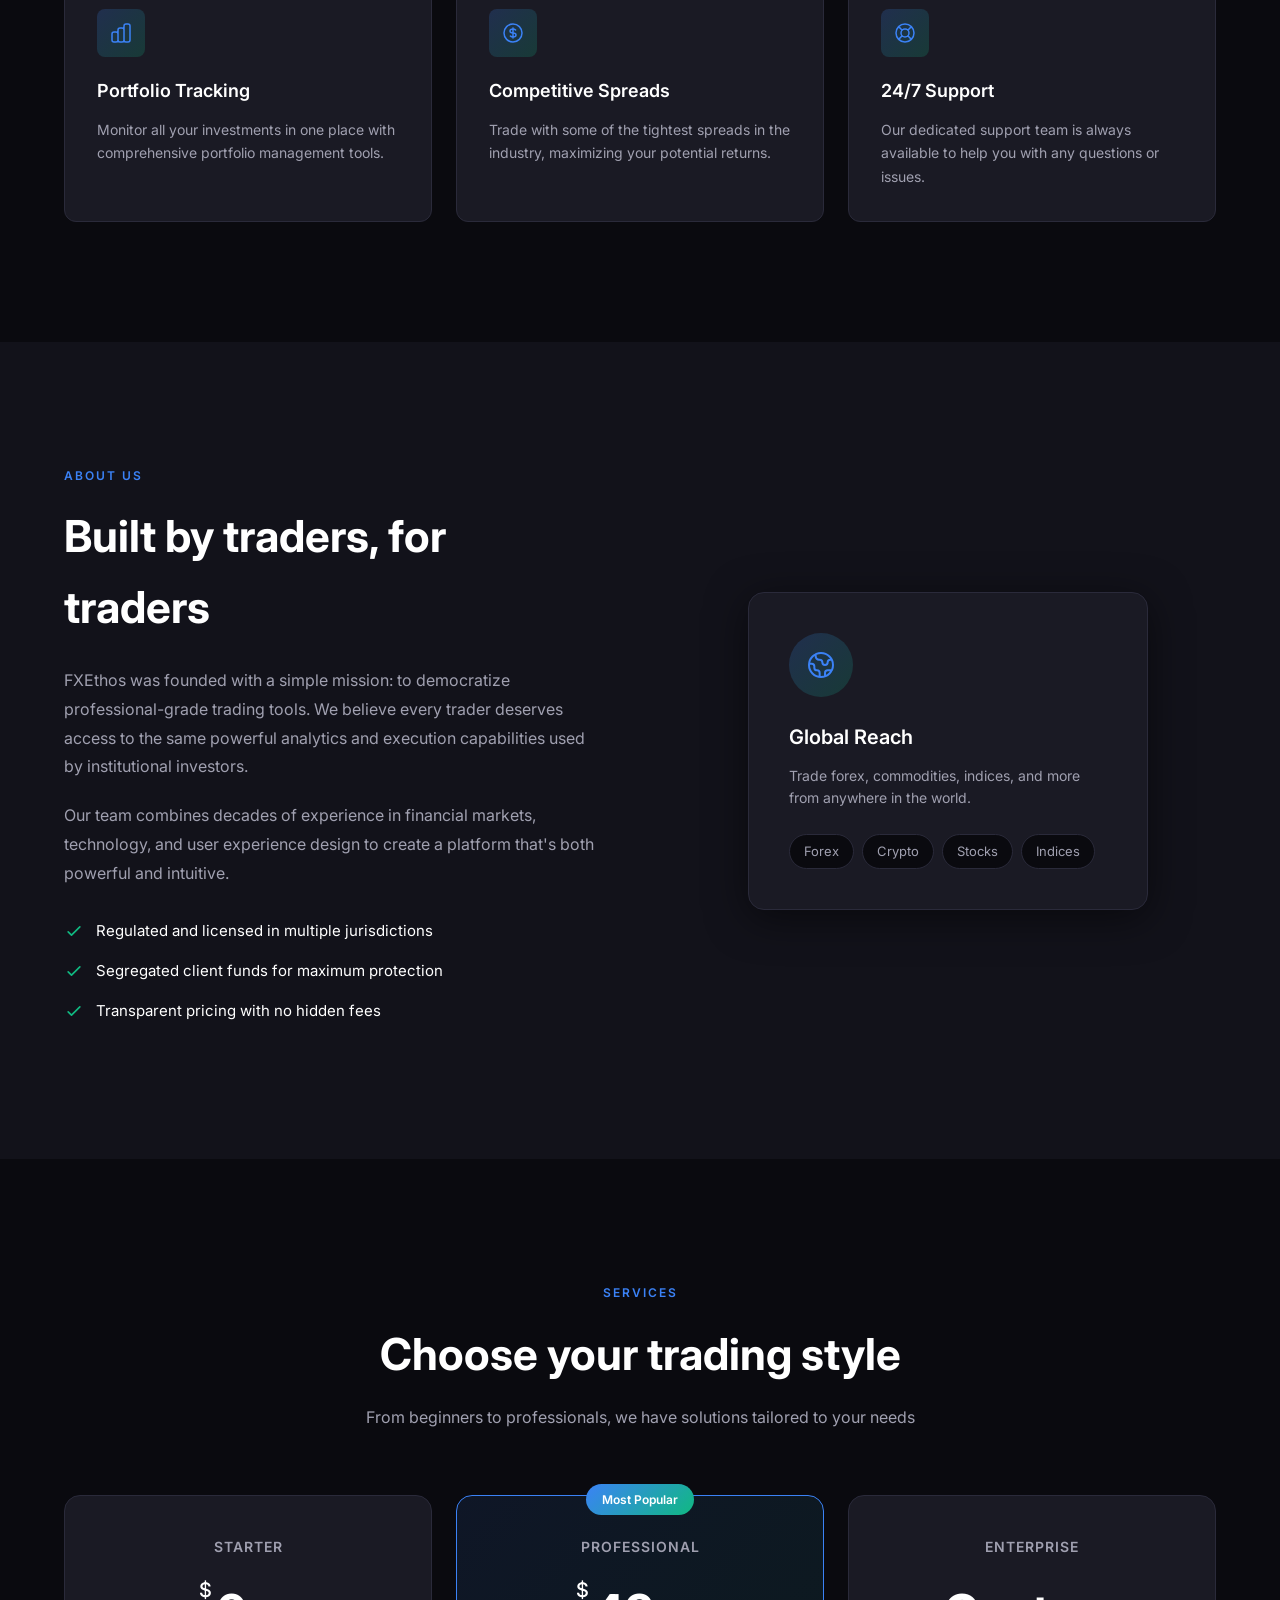
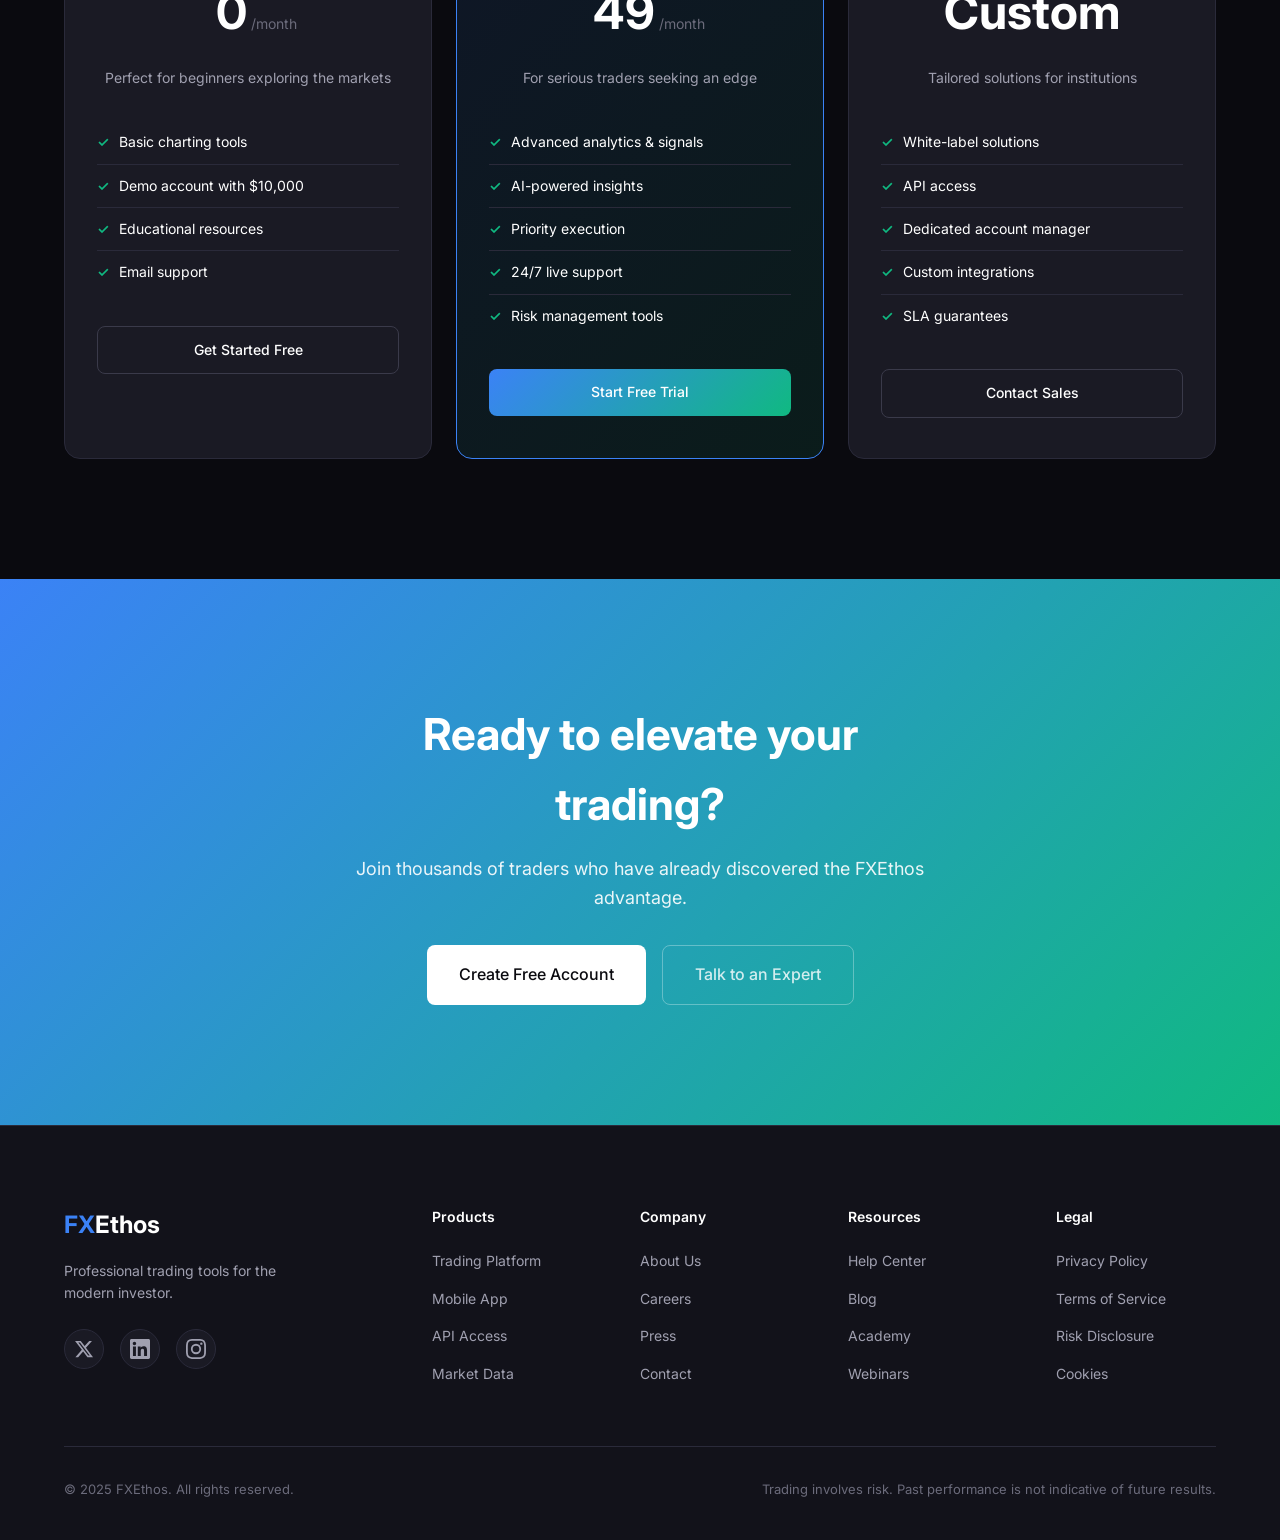
==== commit 4a4040ed: "Add Trade Smarter slogan to website - Added slogan under logo on Coming Soon page - Added slogan und" ====
--- a/main.html
+++ b/main.html
@@ -4,6 +4,7 @@
     <meta charset="UTF-8">
     <meta name="viewport" content="width=device-width, initial-scale=1.0">
     <title>FXEthos - Trading Excellence</title>
+    <link rel="icon" type="image/svg+xml" href="favicon.svg">
     <link rel="stylesheet" href="styles.css">
     <link rel="preconnect" href="https://fonts.googleapis.com">
     <link rel="preconnect" href="https://fonts.gstatic.com" crossorigin>
@@ -13,9 +14,12 @@
     <!-- Navigation -->
     <nav class="navbar">
         <div class="nav-container">
-            <a href="#" class="logo">
-                <span class="logo-fx">FX</span><span class="logo-ethos">Ethos</span>
-            </a>
+            <div class="logo-container">
+                <a href="#" class="logo">
+                    <span class="logo-fx">FX</span><span class="logo-ethos">Ethos</span>
+                </a>
+                <span class="logo-slogan">Trade Smarter</span>
+            </div>
             <ul class="nav-links">
                 <li><a href="#features">Features</a></li>
                 <li><a href="#about">About</a></li>
--- a/styles.css
+++ b/styles.css
@@ -167,6 +167,11 @@
     justify-content: space-between;
 }
 
+.logo-container {
+    display: flex;
+    flex-direction: column;
+}
+
 .logo {
     font-size: 24px;
     font-weight: 700;
@@ -180,6 +185,15 @@
 
 .logo-ethos {
     color: var(--color-text);
+}
+
+.logo-slogan {
+    font-size: 10px;
+    font-weight: 500;
+    letter-spacing: 2px;
+    color: var(--color-text-muted);
+    text-transform: uppercase;
+    margin-top: 2px;
 }
 
 .nav-links {
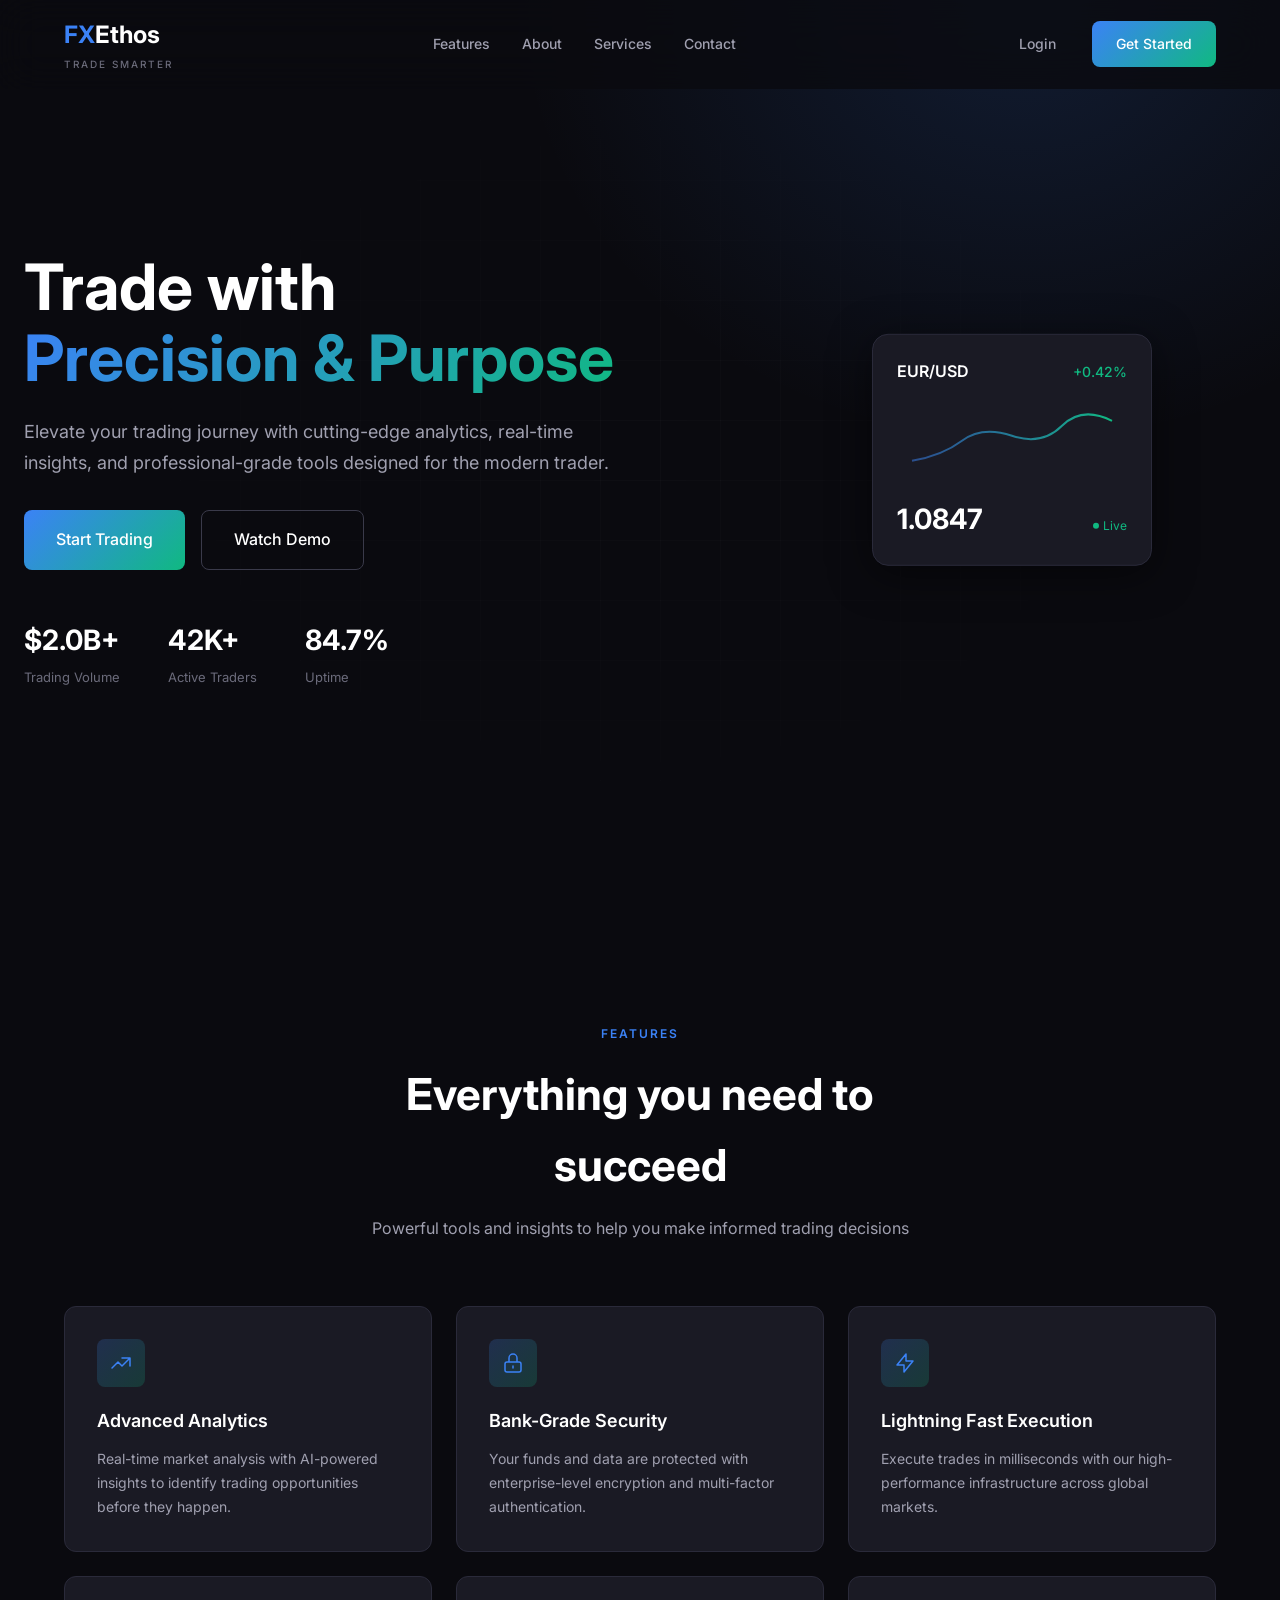
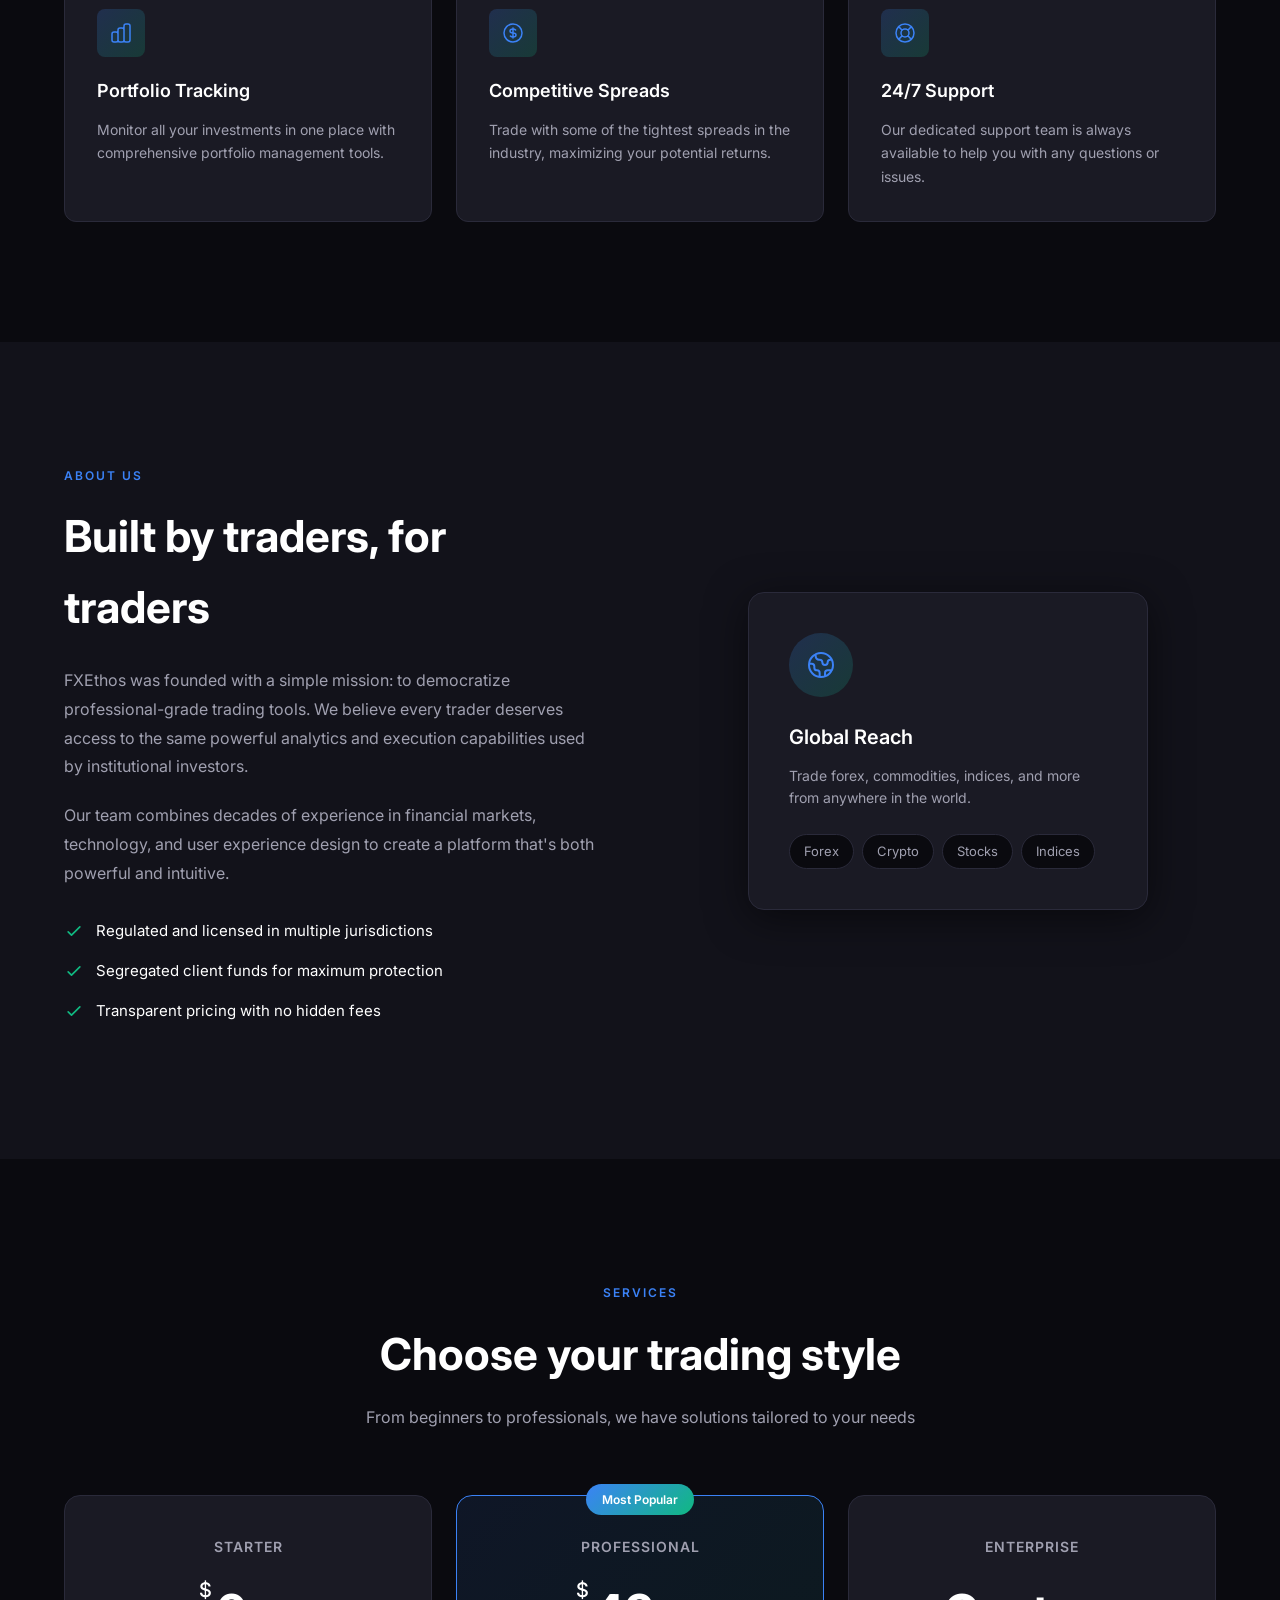
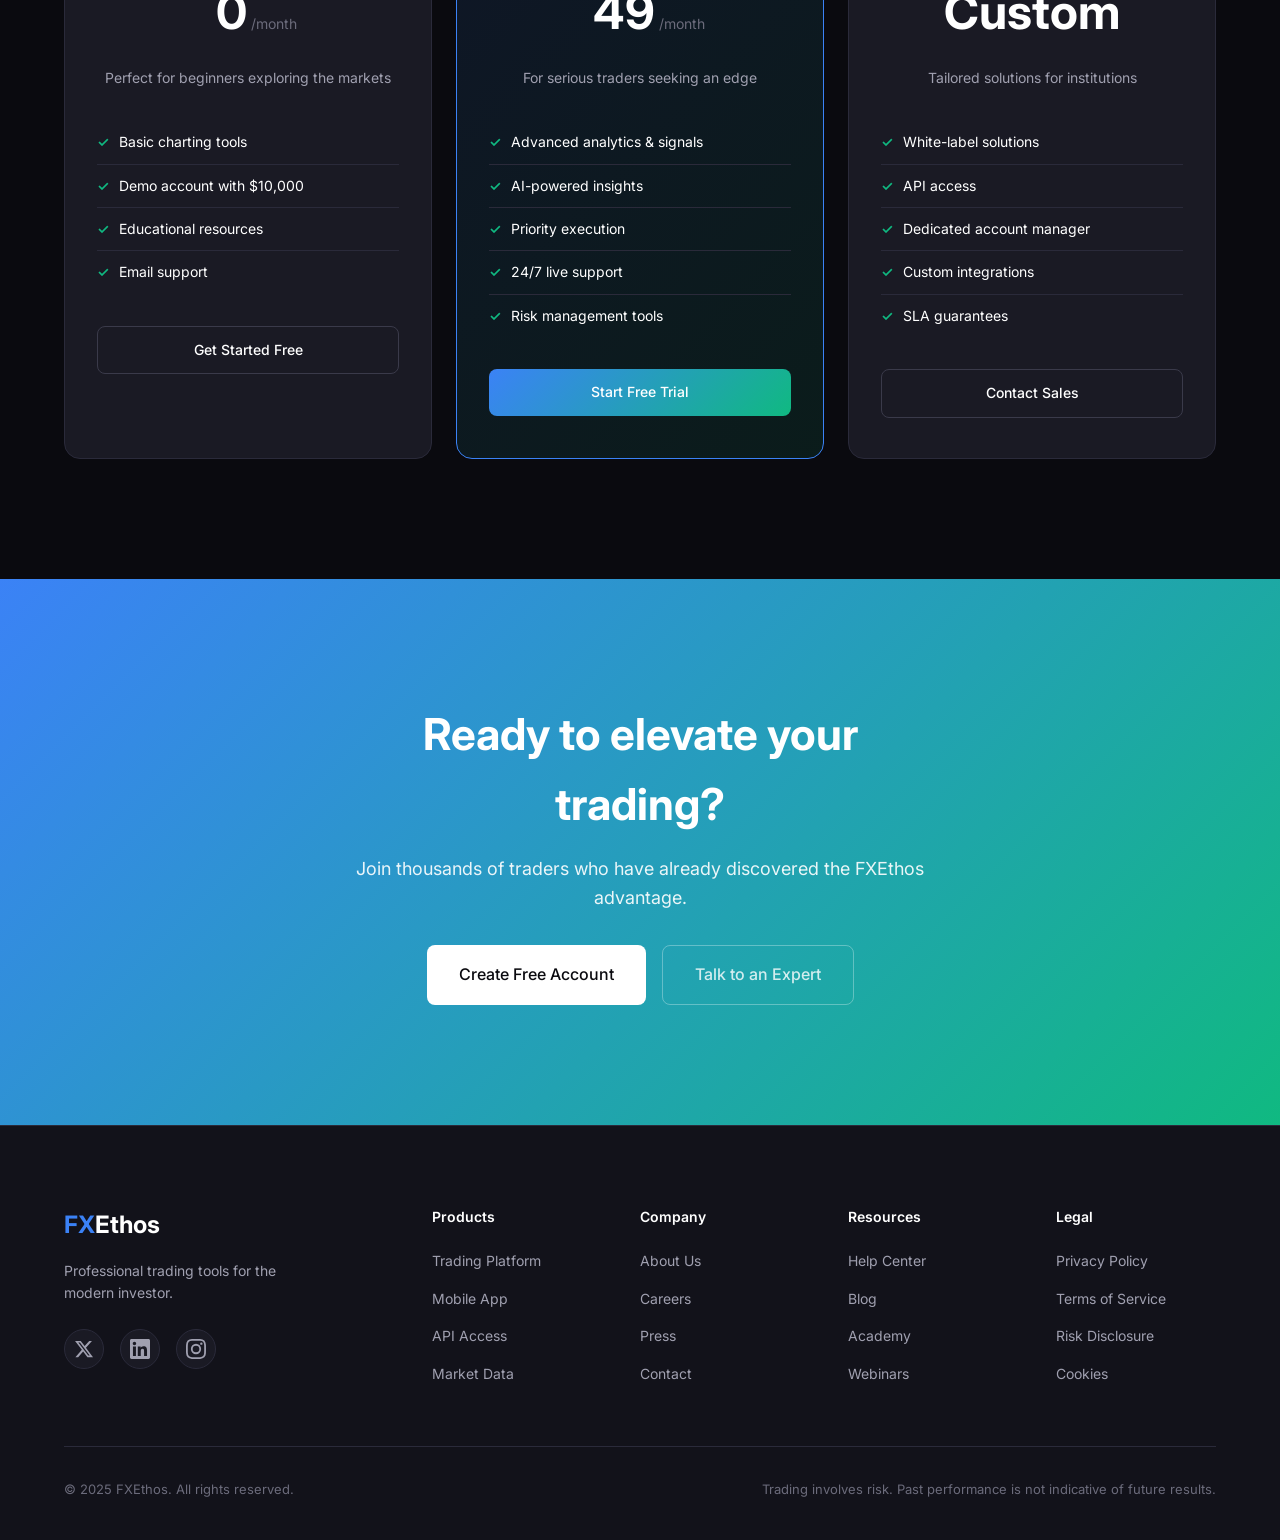
==== commit 73a5a630: "Add X social media assets and update Twitter link - Add X profile picture (400x400) and header banne" ====
--- a/main.html
+++ b/main.html
@@ -310,7 +310,7 @@
                     </a>
                     <p>Professional trading tools for the modern investor.</p>
                     <div class="social-links">
-                        <a href="#" aria-label="Twitter">
+                        <a href="https://x.com/FXEthosTrader" target="_blank" aria-label="Twitter">
                             <svg xmlns="http://www.w3.org/2000/svg" width="20" height="20" fill="currentColor" viewBox="0 0 24 24">
                                 <path d="M18.244 2.25h3.308l-7.227 8.26 8.502 11.24H16.17l-5.214-6.817L4.99 21.75H1.68l7.73-8.835L1.254 2.25H8.08l4.713 6.231zm-1.161 17.52h1.833L7.084 4.126H5.117z"/>
                             </svg>
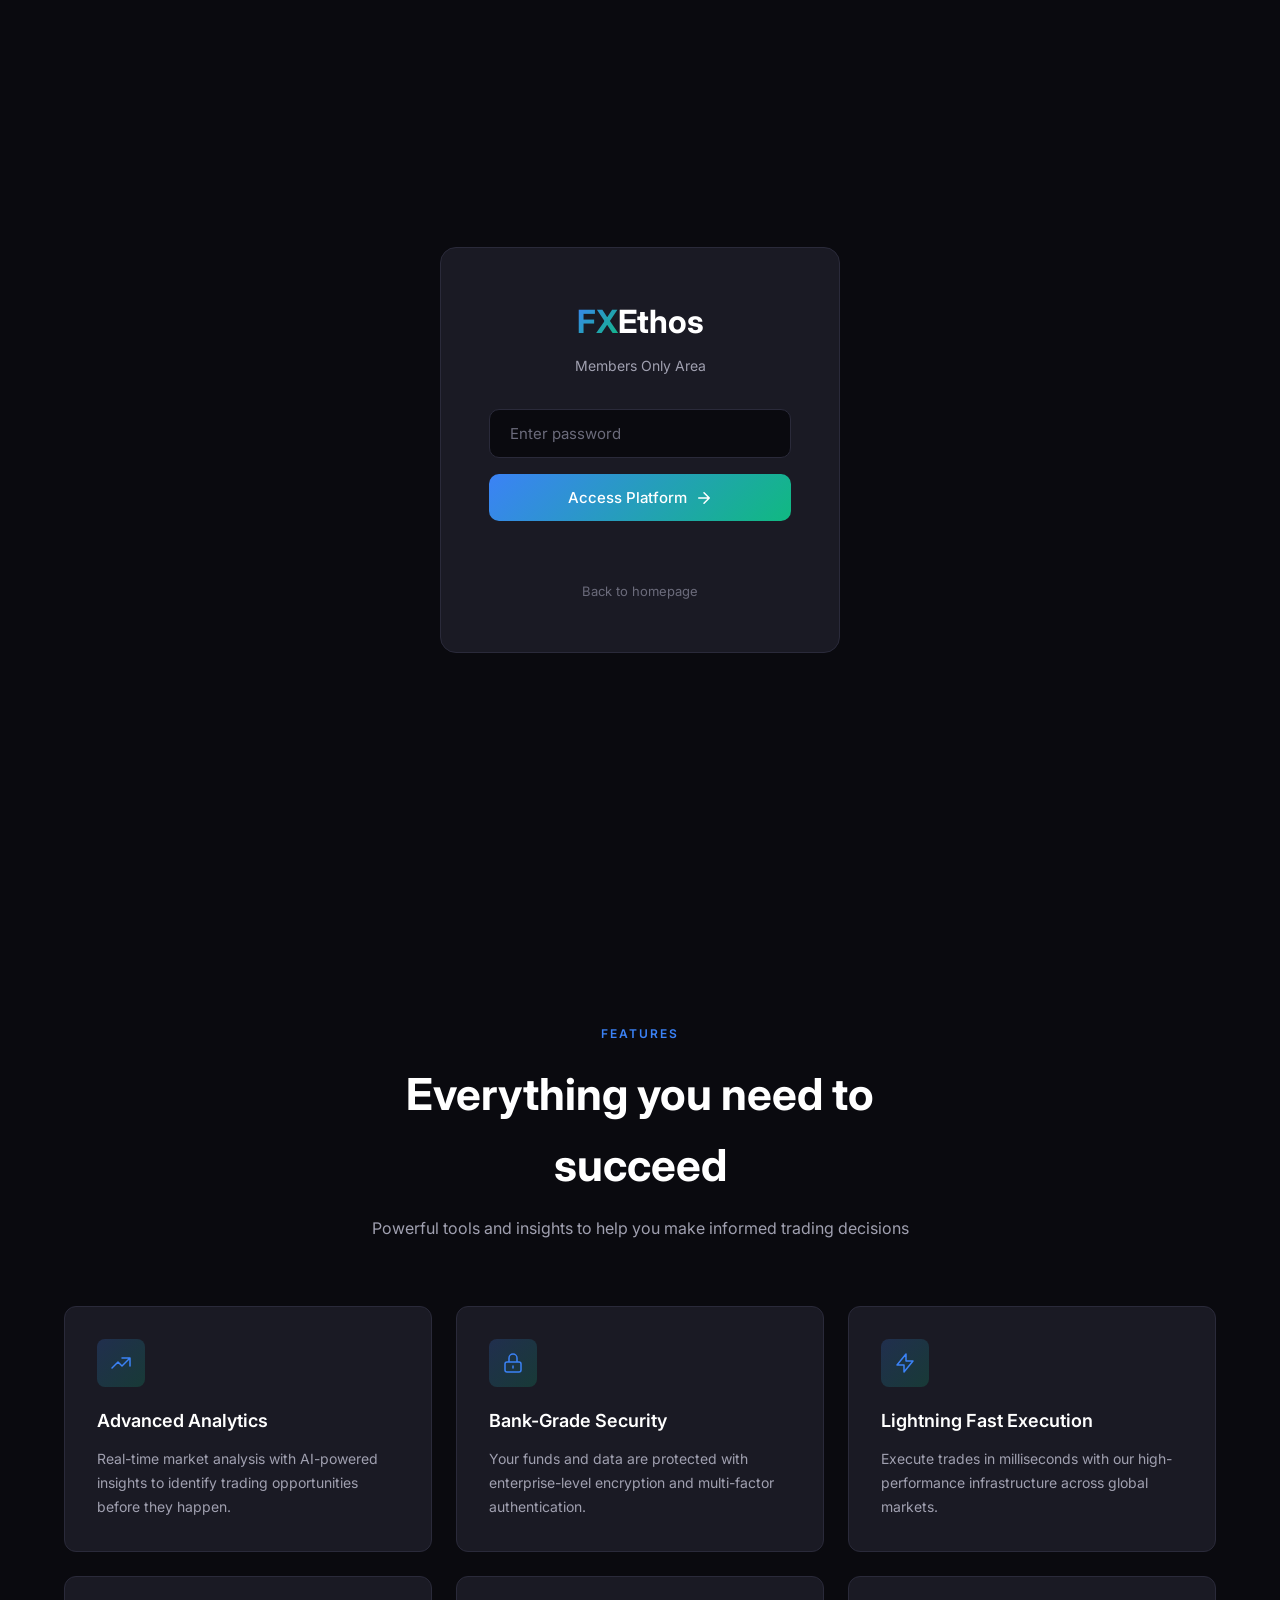
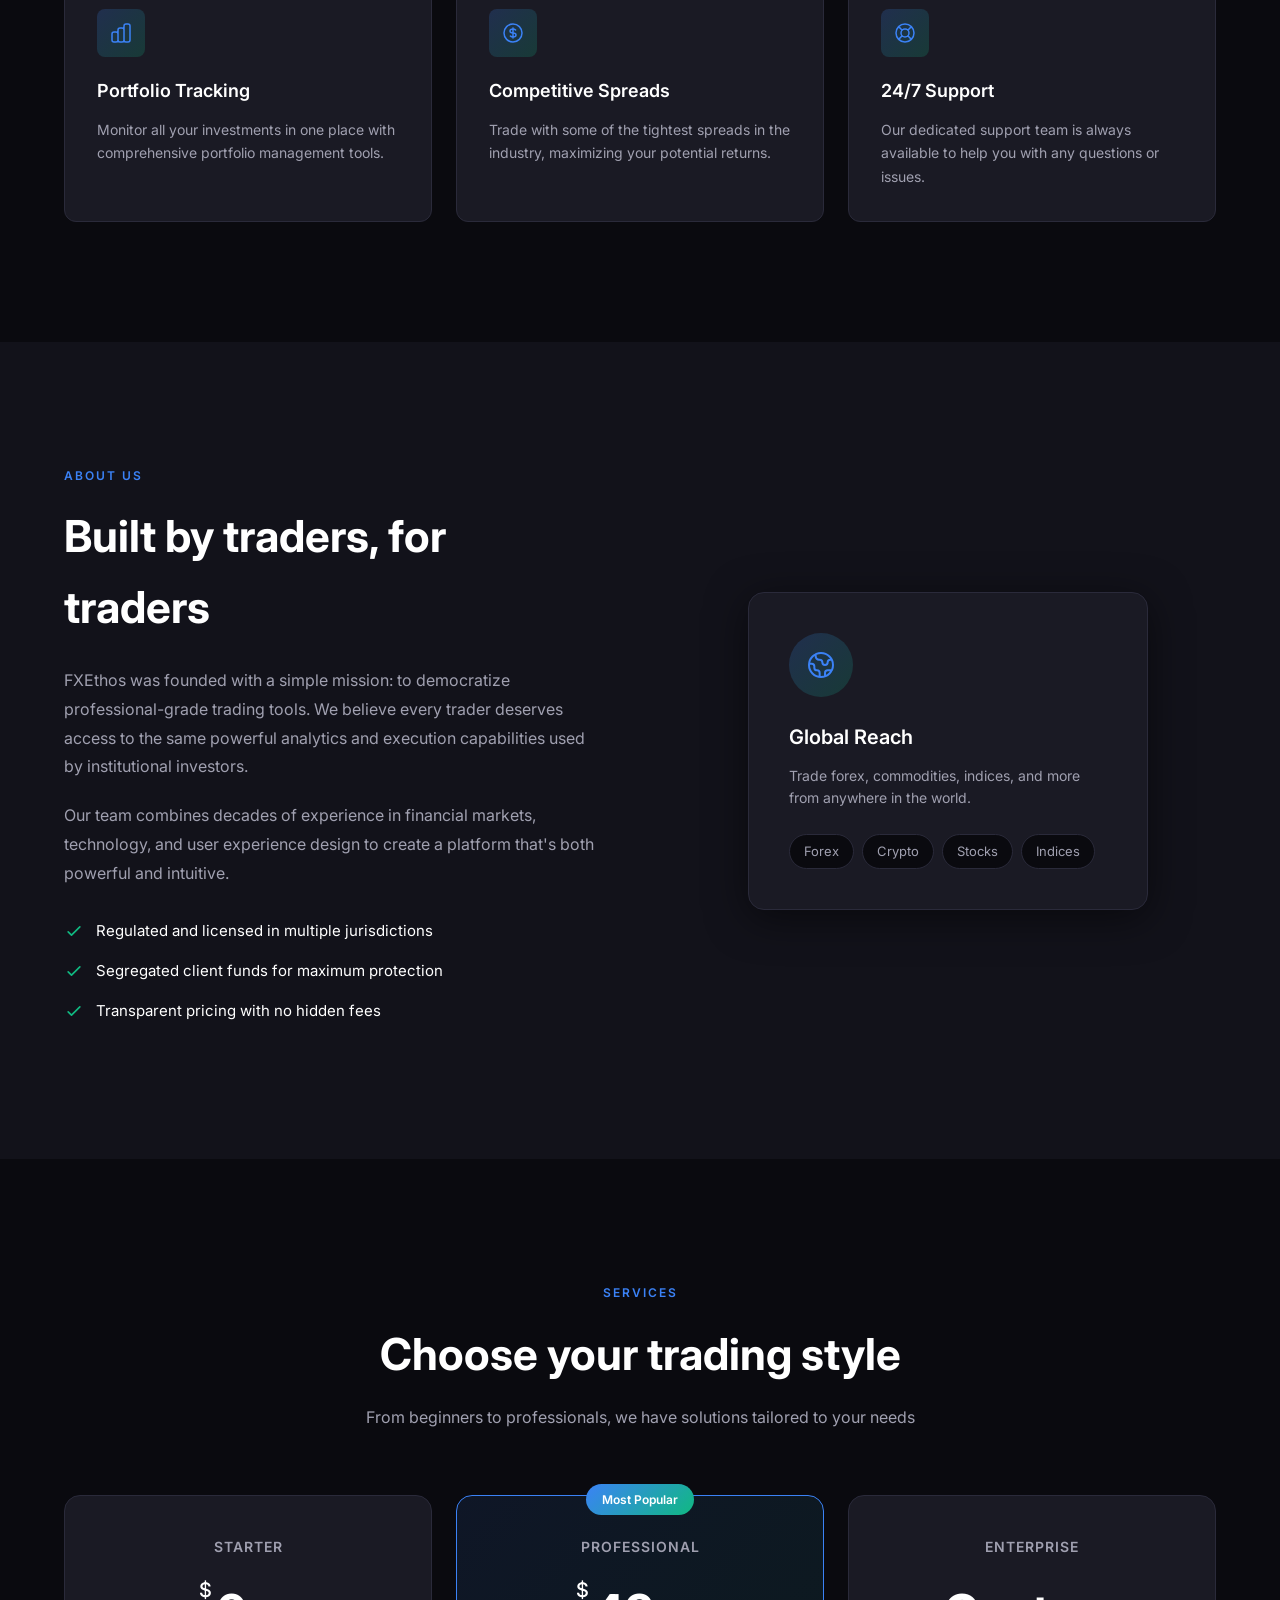
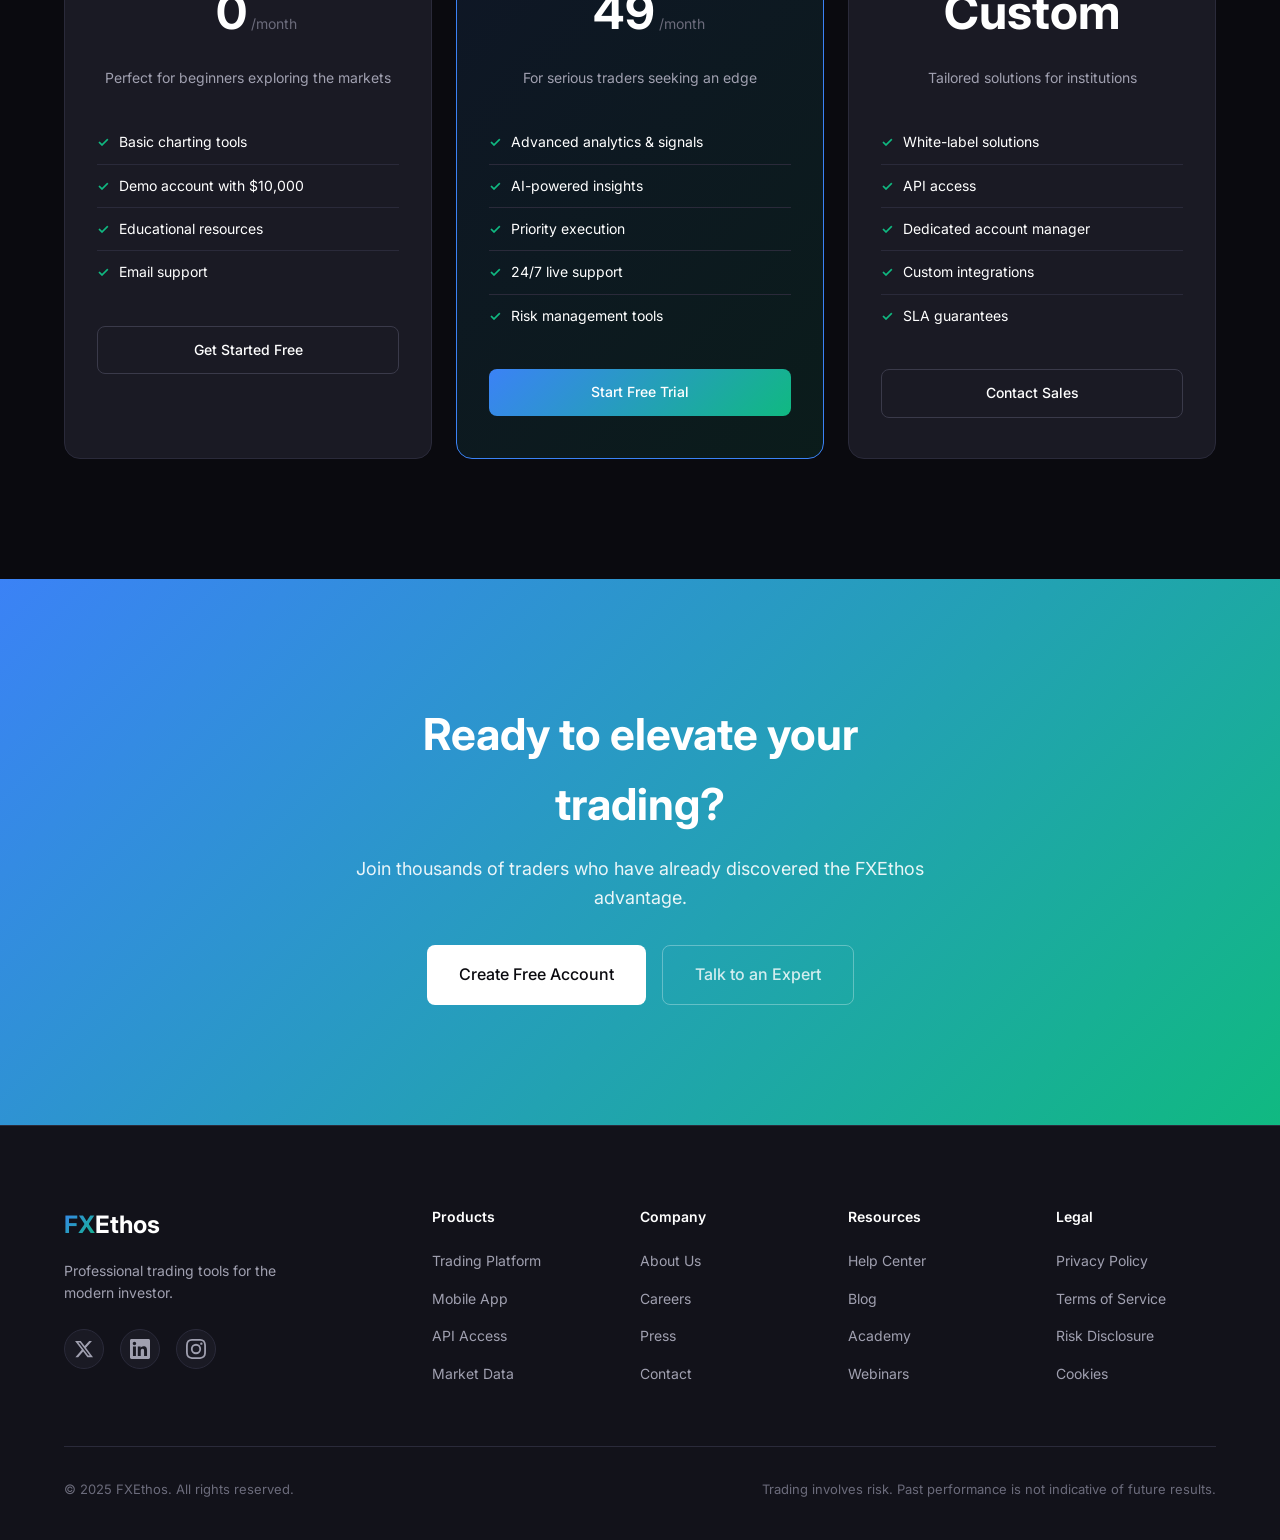
==== commit db4f72aa: "Add live forex prices, language switcher, and password-protected login - Add 3 live trading cards (E" ====
--- a/main.html
+++ b/main.html
@@ -11,6 +11,132 @@
     <link href="https://fonts.googleapis.com/css2?family=Inter:wght@300;400;500;600;700&display=swap" rel="stylesheet">
 </head>
 <body>
+    <!-- Login Overlay -->
+    <div id="loginOverlay" class="login-overlay">
+        <div class="login-card">
+            <div class="login-logo">
+                <span class="logo-fx">FX</span><span class="logo-ethos">Ethos</span>
+            </div>
+            <p class="login-subtitle">Members Only Area</p>
+            <form id="loginForm" class="login-form">
+                <input type="password" id="passwordInput" placeholder="Enter password" class="login-input" autocomplete="off" required>
+                <button type="submit" class="login-btn-submit">
+                    Access Platform
+                    <svg xmlns="http://www.w3.org/2000/svg" width="18" height="18" viewBox="0 0 24 24" fill="none" stroke="currentColor" stroke-width="2" stroke-linecap="round" stroke-linejoin="round">
+                        <path d="M5 12h14M12 5l7 7-7 7"/>
+                    </svg>
+                </button>
+            </form>
+            <p id="loginError" class="login-error"></p>
+            <a href="index.html" class="login-back">Back to homepage</a>
+        </div>
+    </div>
+    <style>
+        .login-overlay {
+            position: fixed;
+            inset: 0;
+            background: #0a0a0f;
+            z-index: 10000;
+            display: flex;
+            align-items: center;
+            justify-content: center;
+            opacity: 1;
+            transition: opacity 0.3s ease;
+        }
+        .login-overlay.hidden {
+            opacity: 0;
+            pointer-events: none;
+        }
+        .login-card {
+            background: #1a1a24;
+            border: 1px solid #2a2a3a;
+            border-radius: 16px;
+            padding: 48px;
+            text-align: center;
+            max-width: 400px;
+            width: 90%;
+        }
+        .login-logo {
+            font-size: 32px;
+            font-weight: 700;
+            margin-bottom: 8px;
+        }
+        .login-logo .logo-fx {
+            background: linear-gradient(135deg, #3b82f6 0%, #10b981 100%);
+            -webkit-background-clip: text;
+            -webkit-text-fill-color: transparent;
+            background-clip: text;
+        }
+        .login-logo .logo-ethos {
+            color: #ffffff;
+        }
+        .login-subtitle {
+            color: #a0a0b0;
+            font-size: 14px;
+            margin-bottom: 32px;
+        }
+        .login-form {
+            display: flex;
+            flex-direction: column;
+            gap: 16px;
+        }
+        .login-input {
+            padding: 14px 20px;
+            font-size: 15px;
+            font-family: inherit;
+            background: #0a0a0f;
+            border: 1px solid #2a2a3a;
+            border-radius: 10px;
+            color: #ffffff;
+            outline: none;
+            transition: all 0.3s ease;
+        }
+        .login-input::placeholder {
+            color: #6b6b7b;
+        }
+        .login-input:focus {
+            border-color: #3b82f6;
+            box-shadow: 0 0 0 3px rgba(59, 130, 246, 0.1);
+        }
+        .login-btn-submit {
+            display: inline-flex;
+            align-items: center;
+            justify-content: center;
+            gap: 8px;
+            padding: 14px 28px;
+            font-size: 15px;
+            font-weight: 500;
+            font-family: inherit;
+            background: linear-gradient(135deg, #3b82f6 0%, #10b981 100%);
+            color: white;
+            border: none;
+            border-radius: 10px;
+            cursor: pointer;
+            transition: all 0.3s ease;
+        }
+        .login-btn-submit:hover {
+            transform: translateY(-2px);
+            box-shadow: 0 0 30px rgba(59, 130, 246, 0.4);
+        }
+        .login-error {
+            color: #ef4444;
+            font-size: 14px;
+            margin-top: 16px;
+            min-height: 20px;
+        }
+        .login-back {
+            display: inline-block;
+            margin-top: 24px;
+            color: #6b6b7b;
+            font-size: 13px;
+            text-decoration: none;
+            transition: color 0.2s;
+        }
+        .login-back:hover {
+            color: #a0a0b0;
+        }
+    </style>
+
     <!-- Navigation -->
     <nav class="navbar">
         <div class="nav-container">
@@ -372,5 +498,33 @@
     </footer>
 
     <script src="script.js"></script>
+    <script>
+        // Password protection
+        const CORRECT_PASSWORD = 'FXEthos2025';
+        const loginOverlay = document.getElementById('loginOverlay');
+        const loginForm = document.getElementById('loginForm');
+        const passwordInput = document.getElementById('passwordInput');
+        const loginError = document.getElementById('loginError');
+
+        // Check if already authenticated
+        if (sessionStorage.getItem('fxethos-auth') === 'true') {
+            loginOverlay.classList.add('hidden');
+            setTimeout(() => loginOverlay.style.display = 'none', 300);
+        }
+
+        loginForm.addEventListener('submit', function(e) {
+            e.preventDefault();
+
+            if (passwordInput.value === CORRECT_PASSWORD) {
+                sessionStorage.setItem('fxethos-auth', 'true');
+                loginOverlay.classList.add('hidden');
+                setTimeout(() => loginOverlay.style.display = 'none', 300);
+            } else {
+                loginError.textContent = 'Incorrect password. Please try again.';
+                passwordInput.value = '';
+                passwordInput.focus();
+            }
+        });
+    </script>
 </body>
 </html>
--- a/styles.css
+++ b/styles.css
@@ -180,7 +180,10 @@
 }
 
 .logo-fx {
-    color: var(--color-primary);
+    background: linear-gradient(135deg, var(--color-primary) 0%, var(--color-accent) 100%);
+    -webkit-background-clip: text;
+    -webkit-text-fill-color: transparent;
+    background-clip: text;
 }
 
 .logo-ethos {
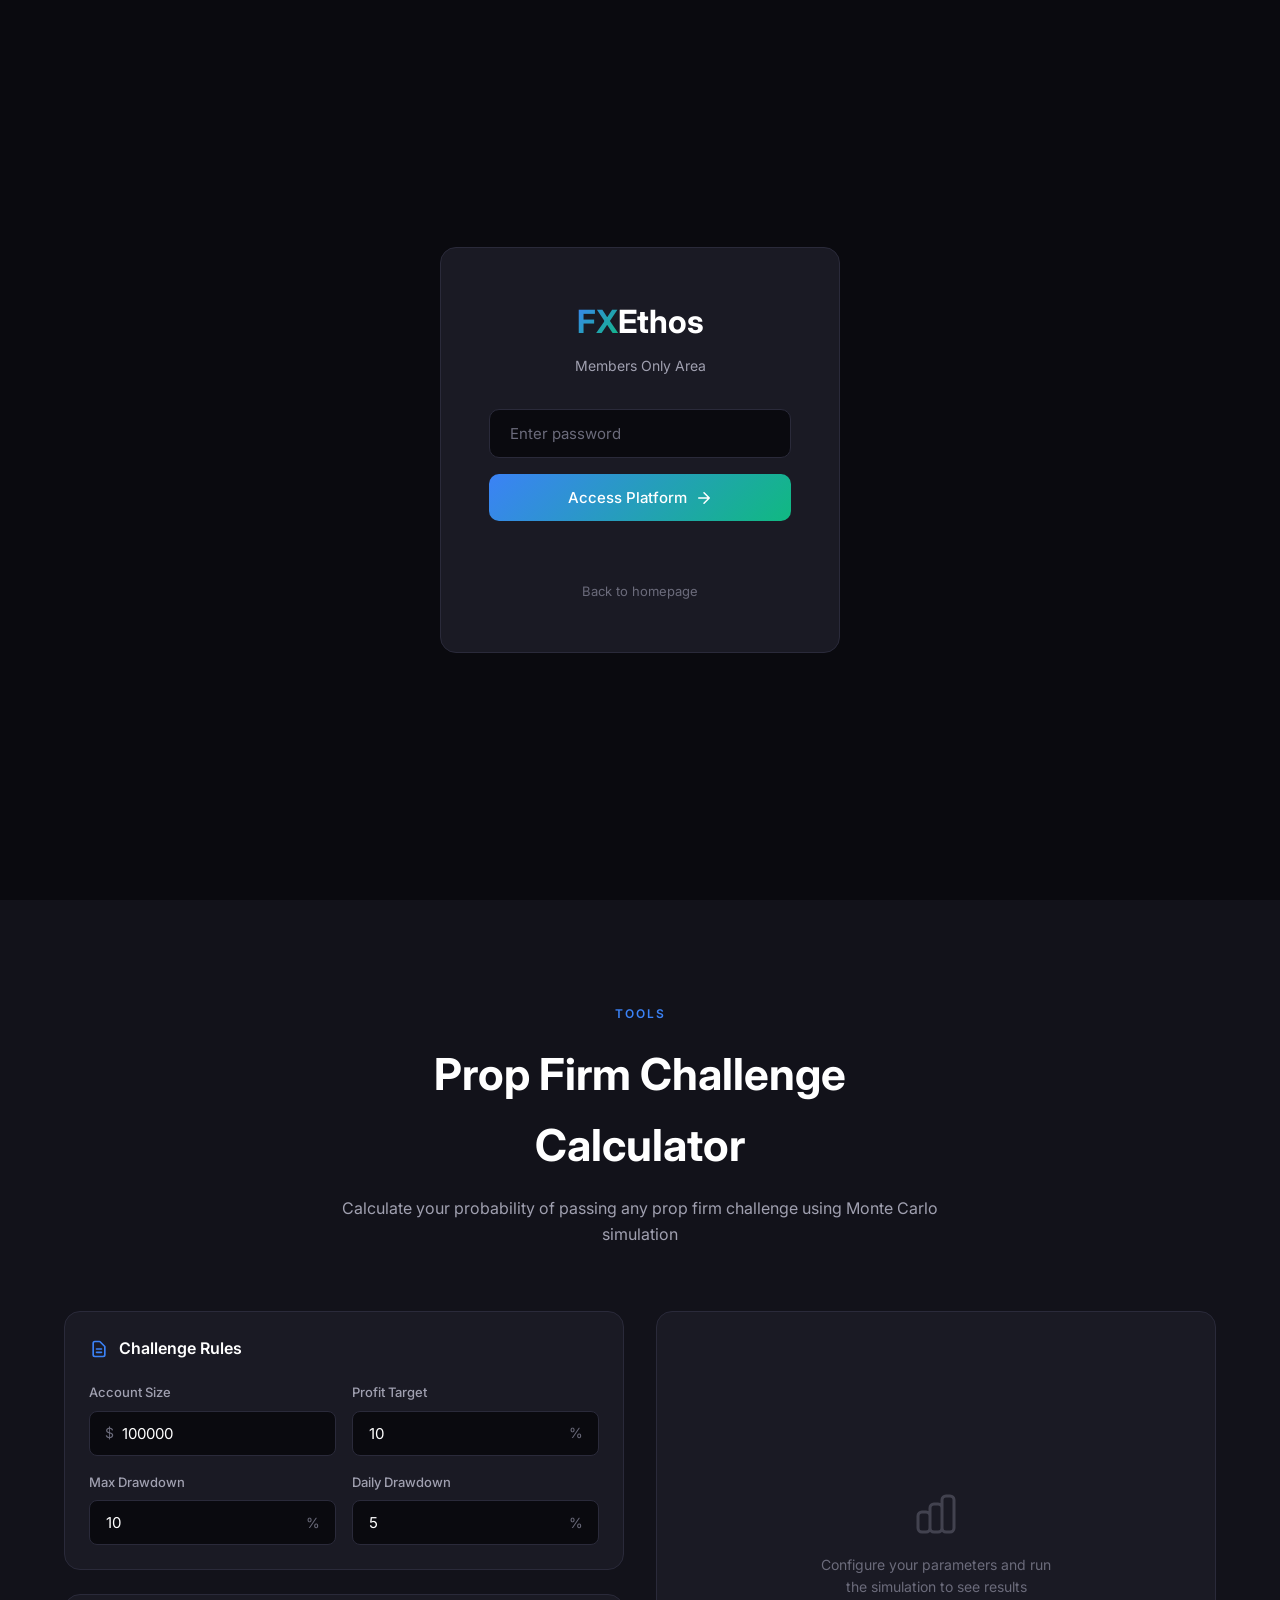
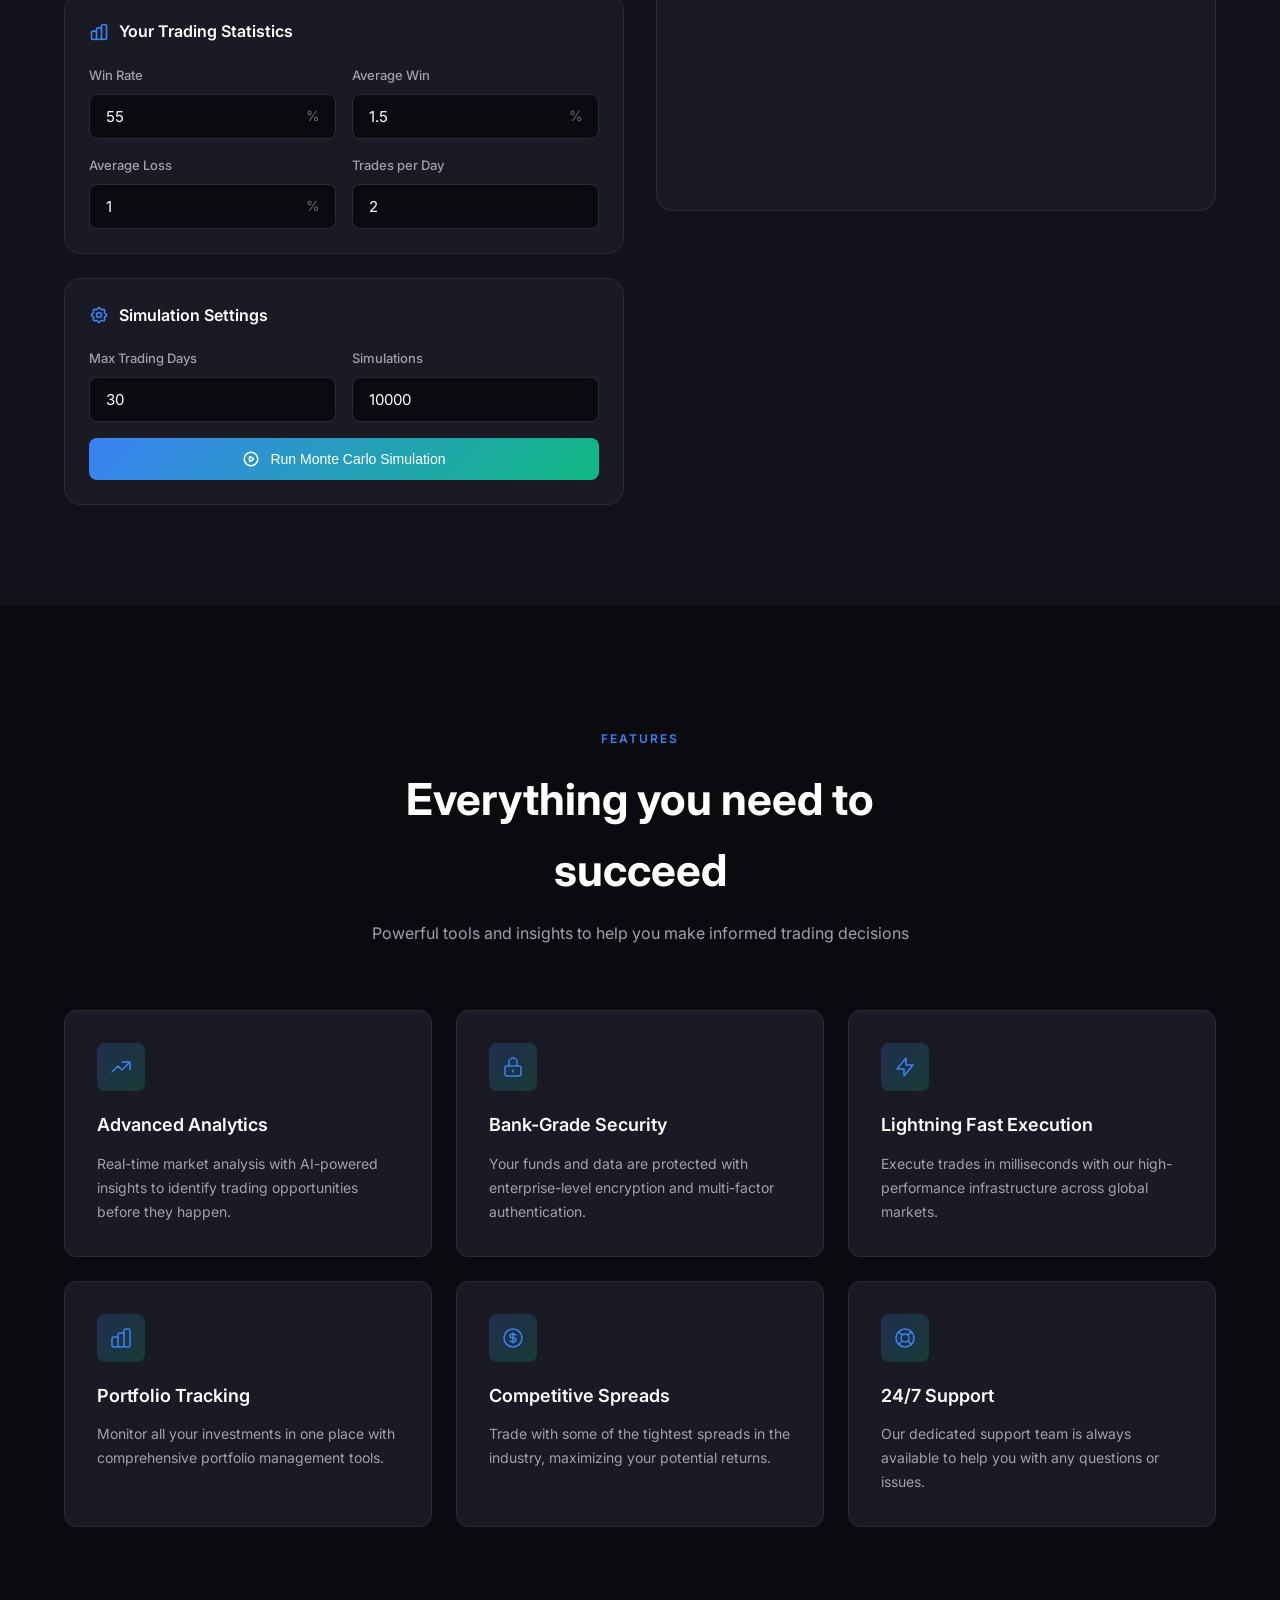
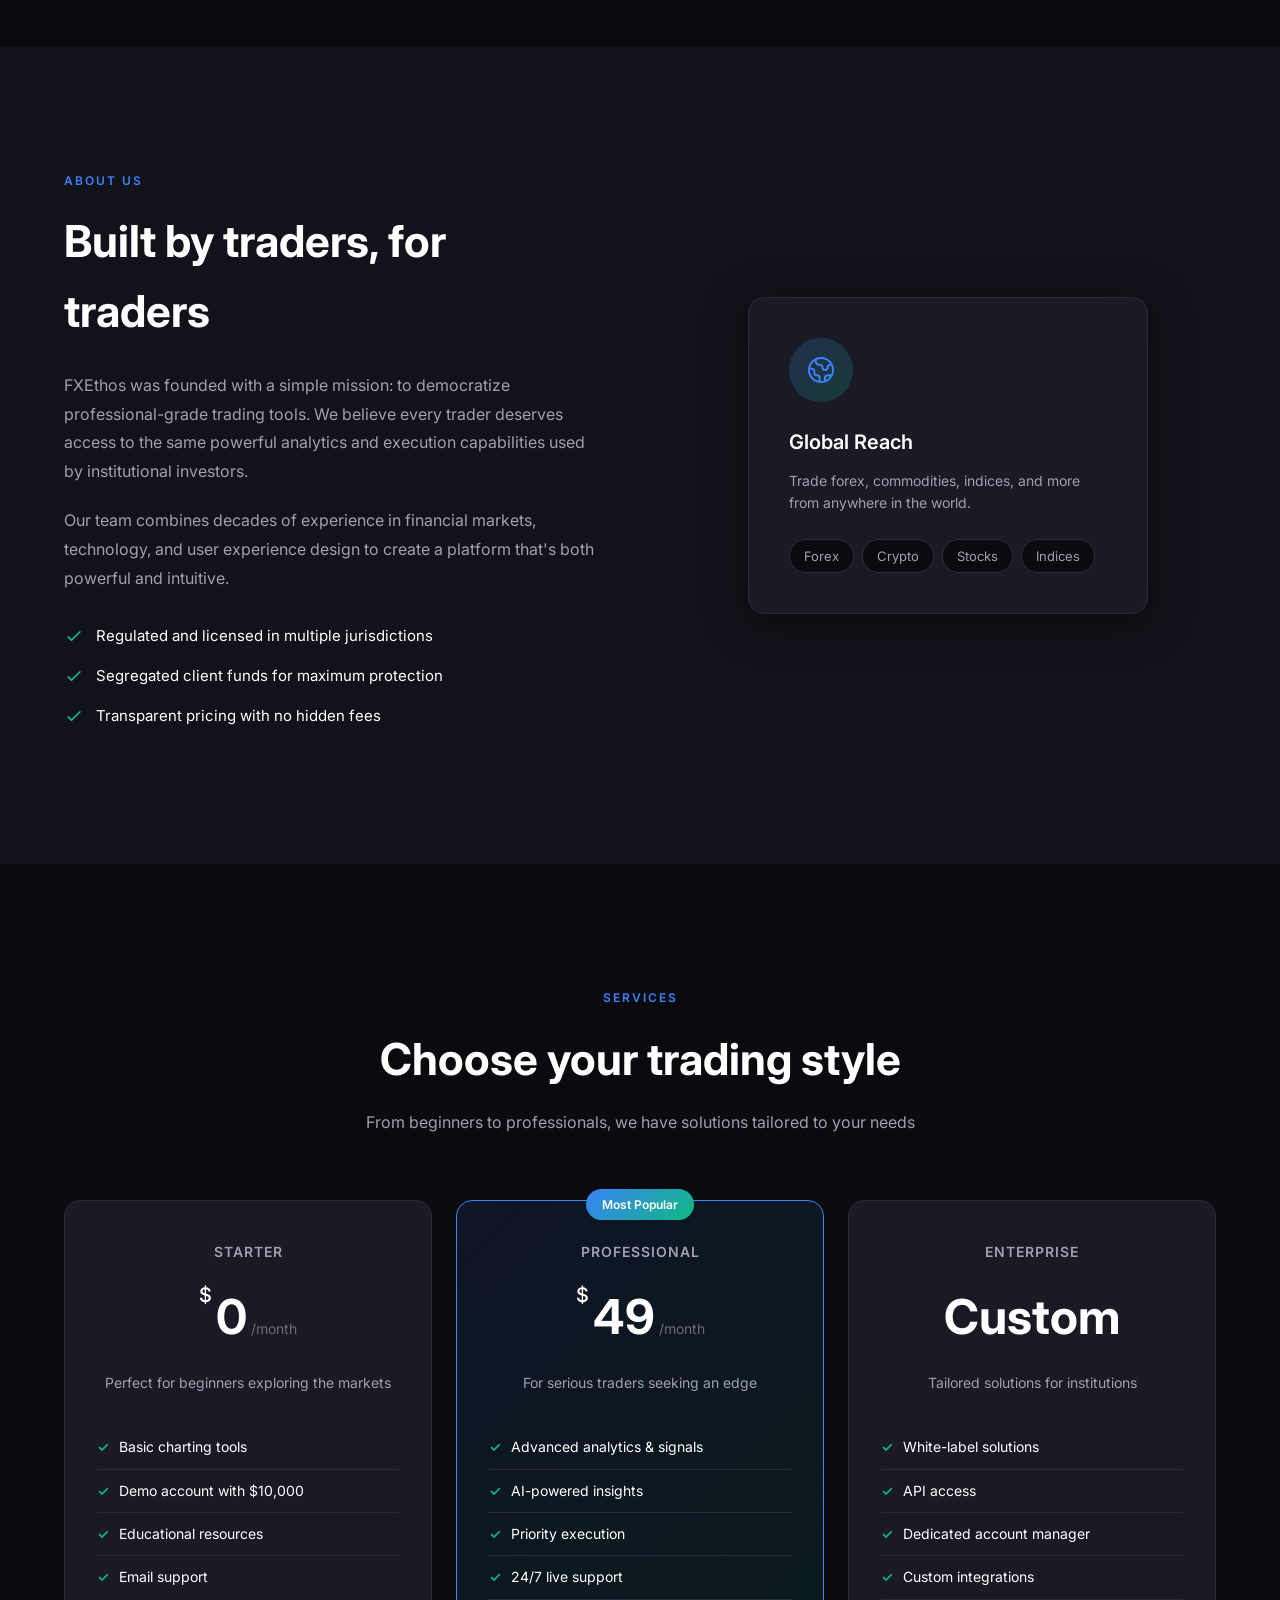
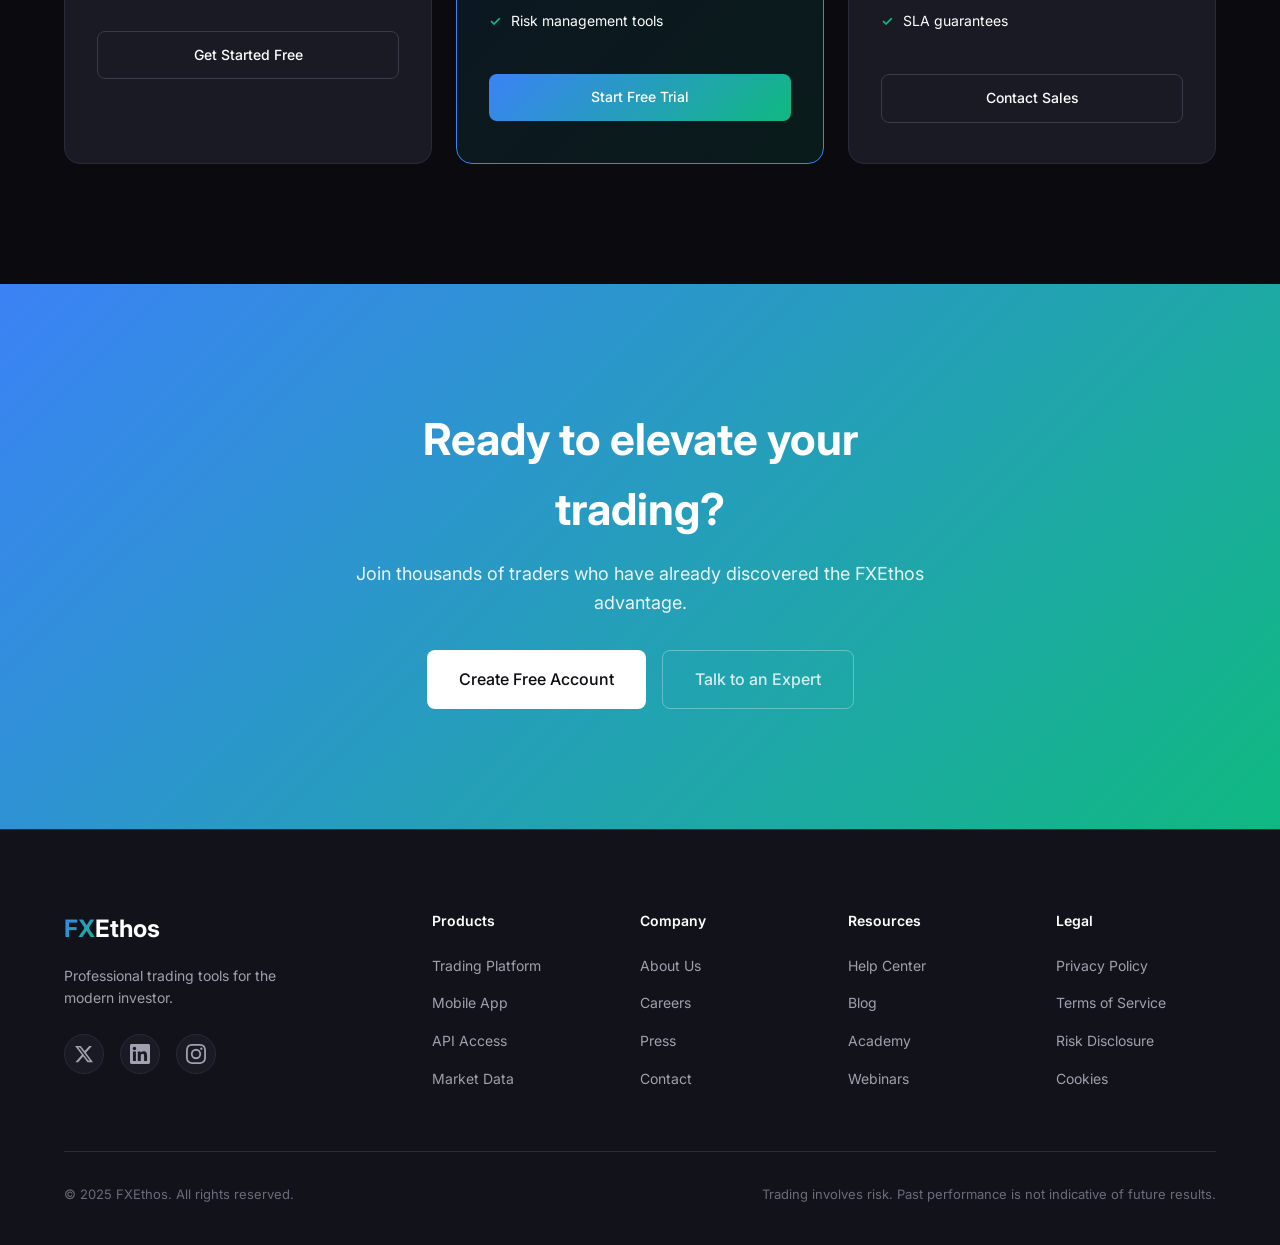
==== commit 75a7da64: "Add Prop Firm Challenge Calculator with Monte Carlo simulation - New calculator section on main.html" ====
--- a/main.html
+++ b/main.html
@@ -147,6 +147,7 @@
                 <span class="logo-slogan">Trade Smarter</span>
             </div>
             <ul class="nav-links">
+                <li><a href="#calculator">Calculator</a></li>
                 <li><a href="#features">Features</a></li>
                 <li><a href="#about">About</a></li>
                 <li><a href="#services">Services</a></li>
@@ -218,6 +219,211 @@
                 <div class="trading-card-price">
                     <span class="price">1.0847</span>
                     <span class="time">Live</span>
+                </div>
+            </div>
+        </div>
+    </section>
+
+    <!-- Prop Firm Challenge Calculator Section -->
+    <section id="calculator" class="calculator-section">
+        <div class="container">
+            <div class="section-header">
+                <span class="section-tag">Tools</span>
+                <h2 class="section-title">Prop Firm Challenge Calculator</h2>
+                <p class="section-subtitle">Calculate your probability of passing any prop firm challenge using Monte Carlo simulation</p>
+            </div>
+
+            <div class="calculator-container">
+                <div class="calculator-inputs">
+                    <!-- Challenge Rules -->
+                    <div class="calc-card">
+                        <h3 class="calc-card-title">
+                            <svg xmlns="http://www.w3.org/2000/svg" width="20" height="20" fill="none" viewBox="0 0 24 24" stroke="currentColor">
+                                <path stroke-linecap="round" stroke-linejoin="round" stroke-width="2" d="M9 12h6m-6 4h6m2 5H7a2 2 0 01-2-2V5a2 2 0 012-2h5.586a1 1 0 01.707.293l5.414 5.414a1 1 0 01.293.707V19a2 2 0 01-2 2z"/>
+                            </svg>
+                            Challenge Rules
+                        </h3>
+                        <div class="calc-grid">
+                            <div class="calc-field">
+                                <label for="accountSize">Account Size</label>
+                                <div class="input-with-prefix">
+                                    <span class="input-prefix">$</span>
+                                    <input type="number" id="accountSize" value="100000" min="1000" max="1000000">
+                                </div>
+                            </div>
+                            <div class="calc-field">
+                                <label for="profitTarget">Profit Target</label>
+                                <div class="input-with-suffix">
+                                    <input type="number" id="profitTarget" value="10" min="1" max="50" step="0.5">
+                                    <span class="input-suffix">%</span>
+                                </div>
+                            </div>
+                            <div class="calc-field">
+                                <label for="maxDrawdown">Max Drawdown</label>
+                                <div class="input-with-suffix">
+                                    <input type="number" id="maxDrawdown" value="10" min="1" max="20" step="0.5">
+                                    <span class="input-suffix">%</span>
+                                </div>
+                            </div>
+                            <div class="calc-field">
+                                <label for="dailyDrawdown">Daily Drawdown</label>
+                                <div class="input-with-suffix">
+                                    <input type="number" id="dailyDrawdown" value="5" min="1" max="10" step="0.5">
+                                    <span class="input-suffix">%</span>
+                                </div>
+                            </div>
+                        </div>
+                    </div>
+
+                    <!-- Trading Statistics -->
+                    <div class="calc-card">
+                        <h3 class="calc-card-title">
+                            <svg xmlns="http://www.w3.org/2000/svg" width="20" height="20" fill="none" viewBox="0 0 24 24" stroke="currentColor">
+                                <path stroke-linecap="round" stroke-linejoin="round" stroke-width="2" d="M9 19v-6a2 2 0 00-2-2H5a2 2 0 00-2 2v6a2 2 0 002 2h2a2 2 0 002-2zm0 0V9a2 2 0 012-2h2a2 2 0 012 2v10m-6 0a2 2 0 002 2h2a2 2 0 002-2m0 0V5a2 2 0 012-2h2a2 2 0 012 2v14a2 2 0 01-2 2h-2a2 2 0 01-2-2z"/>
+                            </svg>
+                            Your Trading Statistics
+                        </h3>
+                        <div class="calc-grid">
+                            <div class="calc-field">
+                                <label for="winRate">Win Rate</label>
+                                <div class="input-with-suffix">
+                                    <input type="number" id="winRate" value="55" min="20" max="90" step="1">
+                                    <span class="input-suffix">%</span>
+                                </div>
+                            </div>
+                            <div class="calc-field">
+                                <label for="avgWin">Average Win</label>
+                                <div class="input-with-suffix">
+                                    <input type="number" id="avgWin" value="1.5" min="0.1" max="10" step="0.1">
+                                    <span class="input-suffix">%</span>
+                                </div>
+                            </div>
+                            <div class="calc-field">
+                                <label for="avgLoss">Average Loss</label>
+                                <div class="input-with-suffix">
+                                    <input type="number" id="avgLoss" value="1" min="0.1" max="10" step="0.1">
+                                    <span class="input-suffix">%</span>
+                                </div>
+                            </div>
+                            <div class="calc-field">
+                                <label for="tradesPerDay">Trades per Day</label>
+                                <input type="number" id="tradesPerDay" value="2" min="1" max="20" step="1">
+                            </div>
+                        </div>
+                    </div>
+
+                    <!-- Simulation Settings -->
+                    <div class="calc-card">
+                        <h3 class="calc-card-title">
+                            <svg xmlns="http://www.w3.org/2000/svg" width="20" height="20" fill="none" viewBox="0 0 24 24" stroke="currentColor">
+                                <path stroke-linecap="round" stroke-linejoin="round" stroke-width="2" d="M10.325 4.317c.426-1.756 2.924-1.756 3.35 0a1.724 1.724 0 002.573 1.066c1.543-.94 3.31.826 2.37 2.37a1.724 1.724 0 001.065 2.572c1.756.426 1.756 2.924 0 3.35a1.724 1.724 0 00-1.066 2.573c.94 1.543-.826 3.31-2.37 2.37a1.724 1.724 0 00-2.572 1.065c-.426 1.756-2.924 1.756-3.35 0a1.724 1.724 0 00-2.573-1.066c-1.543.94-3.31-.826-2.37-2.37a1.724 1.724 0 00-1.065-2.572c-1.756-.426-1.756-2.924 0-3.35a1.724 1.724 0 001.066-2.573c-.94-1.543.826-3.31 2.37-2.37.996.608 2.296.07 2.572-1.065z"/>
+                                <path stroke-linecap="round" stroke-linejoin="round" stroke-width="2" d="M15 12a3 3 0 11-6 0 3 3 0 016 0z"/>
+                            </svg>
+                            Simulation Settings
+                        </h3>
+                        <div class="calc-grid">
+                            <div class="calc-field">
+                                <label for="maxDays">Max Trading Days</label>
+                                <input type="number" id="maxDays" value="30" min="5" max="365" step="1">
+                            </div>
+                            <div class="calc-field">
+                                <label for="simulations">Simulations</label>
+                                <input type="number" id="simulations" value="10000" min="1000" max="100000" step="1000">
+                            </div>
+                        </div>
+                        <button id="runSimulation" class="btn btn-primary btn-block calc-btn">
+                            <svg xmlns="http://www.w3.org/2000/svg" width="18" height="18" fill="none" viewBox="0 0 24 24" stroke="currentColor">
+                                <path stroke-linecap="round" stroke-linejoin="round" stroke-width="2" d="M14.752 11.168l-3.197-2.132A1 1 0 0010 9.87v4.263a1 1 0 001.555.832l3.197-2.132a1 1 0 000-1.664z"/>
+                                <path stroke-linecap="round" stroke-linejoin="round" stroke-width="2" d="M21 12a9 9 0 11-18 0 9 9 0 0118 0z"/>
+                            </svg>
+                            Run Monte Carlo Simulation
+                        </button>
+                    </div>
+                </div>
+
+                <!-- Results Panel -->
+                <div class="calculator-results" id="resultsPanel">
+                    <div class="results-placeholder">
+                        <svg xmlns="http://www.w3.org/2000/svg" width="48" height="48" fill="none" viewBox="0 0 24 24" stroke="currentColor">
+                            <path stroke-linecap="round" stroke-linejoin="round" stroke-width="1.5" d="M9 19v-6a2 2 0 00-2-2H5a2 2 0 00-2 2v6a2 2 0 002 2h2a2 2 0 002-2zm0 0V9a2 2 0 012-2h2a2 2 0 012 2v10m-6 0a2 2 0 002 2h2a2 2 0 002-2m0 0V5a2 2 0 012-2h2a2 2 0 012 2v14a2 2 0 01-2 2h-2a2 2 0 01-2-2z"/>
+                        </svg>
+                        <p>Configure your parameters and run the simulation to see results</p>
+                    </div>
+
+                    <div class="results-content" id="resultsContent" style="display: none;">
+                        <!-- Pass Probability -->
+                        <div class="result-main">
+                            <div class="probability-circle" id="probabilityCircle">
+                                <svg viewBox="0 0 100 100">
+                                    <circle class="probability-bg" cx="50" cy="50" r="45"/>
+                                    <circle class="probability-fill" cx="50" cy="50" r="45" id="probabilityRing"/>
+                                </svg>
+                                <div class="probability-value">
+                                    <span id="probabilityPercent">0</span>%
+                                </div>
+                            </div>
+                            <div class="probability-label">Pass Probability</div>
+                            <div class="probability-verdict" id="probabilityVerdict">-</div>
+                        </div>
+
+                        <!-- Key Metrics -->
+                        <div class="results-metrics">
+                            <div class="metric-card">
+                                <div class="metric-label">Expected Value</div>
+                                <div class="metric-value" id="expectedValue">-</div>
+                            </div>
+                            <div class="metric-card">
+                                <div class="metric-label">Avg. Days to Pass</div>
+                                <div class="metric-value" id="avgDays">-</div>
+                            </div>
+                            <div class="metric-card">
+                                <div class="metric-label">Risk of Ruin</div>
+                                <div class="metric-value" id="riskOfRuin">-</div>
+                            </div>
+                            <div class="metric-card">
+                                <div class="metric-label">Profit Factor</div>
+                                <div class="metric-value" id="profitFactor">-</div>
+                            </div>
+                        </div>
+
+                        <!-- Statistics Summary -->
+                        <div class="results-summary">
+                            <h4>Simulation Statistics</h4>
+                            <div class="summary-row">
+                                <span>Simulations Run</span>
+                                <span id="simCount">-</span>
+                            </div>
+                            <div class="summary-row">
+                                <span>Passed Challenges</span>
+                                <span id="passedCount">-</span>
+                            </div>
+                            <div class="summary-row">
+                                <span>Failed (Max DD)</span>
+                                <span id="failedMaxDD">-</span>
+                            </div>
+                            <div class="summary-row">
+                                <span>Failed (Daily DD)</span>
+                                <span id="failedDailyDD">-</span>
+                            </div>
+                            <div class="summary-row">
+                                <span>Failed (Time Limit)</span>
+                                <span id="failedTime">-</span>
+                            </div>
+                        </div>
+
+                        <!-- Mathematical Edge -->
+                        <div class="results-edge">
+                            <h4>Your Trading Edge</h4>
+                            <div class="edge-formula">
+                                <span class="edge-label">Expectancy:</span>
+                                <span class="edge-value" id="expectancy">-</span>
+                            </div>
+                            <div class="edge-formula">
+                                <span class="edge-label">R:R Ratio:</span>
+                                <span class="edge-value" id="rrRatio">-</span>
+                            </div>
+                        </div>
+                    </div>
                 </div>
             </div>
         </div>
@@ -525,6 +731,191 @@
                 passwordInput.focus();
             }
         });
+
+        // ===== Monte Carlo Prop Firm Calculator =====
+        const runSimulationBtn = document.getElementById('runSimulation');
+
+        runSimulationBtn.addEventListener('click', function() {
+            // Get input values
+            const accountSize = parseFloat(document.getElementById('accountSize').value);
+            const profitTarget = parseFloat(document.getElementById('profitTarget').value) / 100;
+            const maxDrawdown = parseFloat(document.getElementById('maxDrawdown').value) / 100;
+            const dailyDrawdown = parseFloat(document.getElementById('dailyDrawdown').value) / 100;
+            const winRate = parseFloat(document.getElementById('winRate').value) / 100;
+            const avgWin = parseFloat(document.getElementById('avgWin').value) / 100;
+            const avgLoss = parseFloat(document.getElementById('avgLoss').value) / 100;
+            const tradesPerDay = parseInt(document.getElementById('tradesPerDay').value);
+            const maxDays = parseInt(document.getElementById('maxDays').value);
+            const numSimulations = parseInt(document.getElementById('simulations').value);
+
+            // Update button state
+            const originalText = runSimulationBtn.innerHTML;
+            runSimulationBtn.innerHTML = `
+                <svg class="animate-spin" xmlns="http://www.w3.org/2000/svg" width="18" height="18" fill="none" viewBox="0 0 24 24" stroke="currentColor">
+                    <path stroke-linecap="round" stroke-linejoin="round" stroke-width="2" d="M4 4v5h.582m15.356 2A8.001 8.001 0 004.582 9m0 0H9m11 11v-5h-.581m0 0a8.003 8.003 0 01-15.357-2m15.357 2H15"/>
+                </svg>
+                Running Simulation...
+            `;
+            runSimulationBtn.disabled = true;
+
+            // Run simulation asynchronously
+            setTimeout(() => {
+                const results = runMonteCarloSimulation(
+                    accountSize, profitTarget, maxDrawdown, dailyDrawdown,
+                    winRate, avgWin, avgLoss, tradesPerDay, maxDays, numSimulations
+                );
+                displayResults(results, winRate, avgWin, avgLoss);
+                runSimulationBtn.innerHTML = originalText;
+                runSimulationBtn.disabled = false;
+            }, 100);
+        });
+
+        function runMonteCarloSimulation(accountSize, profitTarget, maxDrawdown, dailyDrawdown, winRate, avgWin, avgLoss, tradesPerDay, maxDays, numSimulations) {
+            let passed = 0;
+            let failedMaxDD = 0;
+            let failedDailyDD = 0;
+            let failedTime = 0;
+            let totalDaysToPassed = 0;
+
+            const targetAmount = accountSize * (1 + profitTarget);
+            const maxDDAmount = accountSize * (1 - maxDrawdown);
+
+            for (let sim = 0; sim < numSimulations; sim++) {
+                let balance = accountSize;
+                let highWaterMark = accountSize;
+                let day = 0;
+                let challengePassed = false;
+                let challengeFailed = false;
+                let failReason = '';
+
+                while (day < maxDays && !challengePassed && !challengeFailed) {
+                    day++;
+                    const dayStartBalance = balance;
+
+                    // Simulate trades for the day
+                    for (let trade = 0; trade < tradesPerDay; trade++) {
+                        const isWin = Math.random() < winRate;
+
+                        if (isWin) {
+                            balance += accountSize * avgWin;
+                        } else {
+                            balance -= accountSize * avgLoss;
+                        }
+
+                        // Update high water mark
+                        if (balance > highWaterMark) {
+                            highWaterMark = balance;
+                        }
+
+                        // Check max drawdown from high water mark
+                        const currentDrawdown = (highWaterMark - balance) / highWaterMark;
+                        if (currentDrawdown >= maxDrawdown) {
+                            challengeFailed = true;
+                            failReason = 'maxDD';
+                            break;
+                        }
+
+                        // Check if target reached
+                        if (balance >= targetAmount) {
+                            challengePassed = true;
+                            break;
+                        }
+                    }
+
+                    // Check daily drawdown
+                    if (!challengeFailed && !challengePassed) {
+                        const dailyLoss = (dayStartBalance - balance) / accountSize;
+                        if (dailyLoss >= dailyDrawdown) {
+                            challengeFailed = true;
+                            failReason = 'dailyDD';
+                        }
+                    }
+                }
+
+                // Record results
+                if (challengePassed) {
+                    passed++;
+                    totalDaysToPassed += day;
+                } else if (challengeFailed) {
+                    if (failReason === 'maxDD') failedMaxDD++;
+                    else if (failReason === 'dailyDD') failedDailyDD++;
+                } else {
+                    failedTime++;
+                }
+            }
+
+            return {
+                total: numSimulations,
+                passed,
+                failedMaxDD,
+                failedDailyDD,
+                failedTime,
+                passRate: passed / numSimulations,
+                avgDaysToPassed: passed > 0 ? totalDaysToPassed / passed : 0
+            };
+        }
+
+        function displayResults(results, winRate, avgWin, avgLoss) {
+            // Hide placeholder, show results
+            document.querySelector('.results-placeholder').style.display = 'none';
+            document.getElementById('resultsContent').style.display = 'flex';
+
+            // Calculate trading edge metrics
+            const expectancy = (winRate * avgWin) - ((1 - winRate) * avgLoss);
+            const rrRatio = avgWin / avgLoss;
+            const profitFactor = (winRate * avgWin) / ((1 - winRate) * avgLoss);
+
+            // Update probability circle
+            const probability = results.passRate * 100;
+            const circumference = 2 * Math.PI * 45; // r=45
+            const offset = circumference - (probability / 100) * circumference;
+
+            document.getElementById('probabilityPercent').textContent = probability.toFixed(1);
+            document.getElementById('probabilityRing').style.strokeDashoffset = offset;
+
+            // Set verdict
+            const verdictEl = document.getElementById('probabilityVerdict');
+            if (probability >= 70) {
+                verdictEl.textContent = 'Excellent Odds';
+                verdictEl.className = 'probability-verdict excellent';
+            } else if (probability >= 50) {
+                verdictEl.textContent = 'Good Odds';
+                verdictEl.className = 'probability-verdict good';
+            } else if (probability >= 30) {
+                verdictEl.textContent = 'Moderate Risk';
+                verdictEl.className = 'probability-verdict moderate';
+            } else {
+                verdictEl.textContent = 'High Risk';
+                verdictEl.className = 'probability-verdict poor';
+            }
+
+            // Update metrics
+            document.getElementById('expectedValue').textContent = expectancy > 0 ? '+' + (expectancy * 100).toFixed(2) + '%' : (expectancy * 100).toFixed(2) + '%';
+            document.getElementById('avgDays').textContent = results.avgDaysToPassed > 0 ? results.avgDaysToPassed.toFixed(1) : 'N/A';
+            document.getElementById('riskOfRuin').textContent = ((results.failedMaxDD + results.failedDailyDD) / results.total * 100).toFixed(1) + '%';
+            document.getElementById('profitFactor').textContent = profitFactor.toFixed(2);
+
+            // Update summary
+            document.getElementById('simCount').textContent = results.total.toLocaleString();
+            document.getElementById('passedCount').textContent = results.passed.toLocaleString();
+            document.getElementById('failedMaxDD').textContent = results.failedMaxDD.toLocaleString();
+            document.getElementById('failedDailyDD').textContent = results.failedDailyDD.toLocaleString();
+            document.getElementById('failedTime').textContent = results.failedTime.toLocaleString();
+
+            // Update edge
+            document.getElementById('expectancy').textContent = expectancy > 0 ? '+' + (expectancy * 100).toFixed(2) + '% per trade' : (expectancy * 100).toFixed(2) + '% per trade';
+            document.getElementById('rrRatio').textContent = rrRatio.toFixed(2) + ':1';
+        }
     </script>
+
+    <!-- SVG Gradient Definition for Probability Ring -->
+    <svg width="0" height="0" style="position:absolute">
+        <defs>
+            <linearGradient id="probGradient" x1="0%" y1="0%" x2="100%" y2="0%">
+                <stop offset="0%" style="stop-color:#3b82f6"/>
+                <stop offset="100%" style="stop-color:#10b981"/>
+            </linearGradient>
+        </defs>
+    </svg>
 </body>
 </html>
--- a/styles.css
+++ b/styles.css
@@ -941,3 +941,350 @@
         width: 100%;
     }
 }
+
+/* ===== Prop Firm Calculator ===== */
+.calculator-section {
+    padding: 100px 0;
+    background: var(--color-bg-secondary);
+}
+
+.calculator-container {
+    display: grid;
+    grid-template-columns: 1fr 1fr;
+    gap: 32px;
+    align-items: start;
+}
+
+.calculator-inputs {
+    display: flex;
+    flex-direction: column;
+    gap: 24px;
+}
+
+.calc-card {
+    background: var(--color-bg-card);
+    border: 1px solid var(--color-border);
+    border-radius: var(--border-radius-lg);
+    padding: 24px;
+}
+
+.calc-card-title {
+    display: flex;
+    align-items: center;
+    gap: 10px;
+    font-size: 16px;
+    font-weight: 600;
+    margin-bottom: 20px;
+    color: var(--color-text);
+}
+
+.calc-card-title svg {
+    color: var(--color-primary);
+}
+
+.calc-grid {
+    display: grid;
+    grid-template-columns: 1fr 1fr;
+    gap: 16px;
+}
+
+.calc-field {
+    display: flex;
+    flex-direction: column;
+    gap: 8px;
+}
+
+.calc-field label {
+    font-size: 13px;
+    font-weight: 500;
+    color: var(--color-text-secondary);
+}
+
+.calc-field input {
+    padding: 12px 16px;
+    font-size: 15px;
+    font-family: inherit;
+    background: var(--color-bg);
+    border: 1px solid var(--color-border);
+    border-radius: var(--border-radius-sm);
+    color: var(--color-text);
+    outline: none;
+    transition: var(--transition);
+    width: 100%;
+}
+
+.calc-field input:focus {
+    border-color: var(--color-primary);
+    box-shadow: 0 0 0 3px rgba(59, 130, 246, 0.1);
+}
+
+.input-with-prefix,
+.input-with-suffix {
+    position: relative;
+    display: flex;
+    align-items: center;
+}
+
+.input-prefix,
+.input-suffix {
+    position: absolute;
+    font-size: 14px;
+    color: var(--color-text-muted);
+    pointer-events: none;
+}
+
+.input-prefix {
+    left: 16px;
+}
+
+.input-suffix {
+    right: 16px;
+}
+
+.input-with-prefix input {
+    padding-left: 32px;
+}
+
+.input-with-suffix input {
+    padding-right: 36px;
+}
+
+.calc-btn {
+    margin-top: 16px;
+    gap: 10px;
+}
+
+.btn-block {
+    width: 100%;
+}
+
+/* Results Panel */
+.calculator-results {
+    background: var(--color-bg-card);
+    border: 1px solid var(--color-border);
+    border-radius: var(--border-radius-lg);
+    padding: 32px;
+    min-height: 500px;
+    position: sticky;
+    top: 100px;
+}
+
+.results-placeholder {
+    display: flex;
+    flex-direction: column;
+    align-items: center;
+    justify-content: center;
+    height: 100%;
+    min-height: 400px;
+    text-align: center;
+    color: var(--color-text-muted);
+}
+
+.results-placeholder svg {
+    margin-bottom: 16px;
+    opacity: 0.5;
+}
+
+.results-placeholder p {
+    font-size: 14px;
+    max-width: 250px;
+}
+
+.results-content {
+    display: flex;
+    flex-direction: column;
+    gap: 24px;
+}
+
+/* Probability Circle */
+.result-main {
+    text-align: center;
+    padding: 20px 0;
+}
+
+.probability-circle {
+    position: relative;
+    width: 160px;
+    height: 160px;
+    margin: 0 auto 16px;
+}
+
+.probability-circle svg {
+    transform: rotate(-90deg);
+    width: 100%;
+    height: 100%;
+}
+
+.probability-bg {
+    fill: none;
+    stroke: var(--color-border);
+    stroke-width: 8;
+}
+
+.probability-fill {
+    fill: none;
+    stroke: url(#probGradient);
+    stroke-width: 8;
+    stroke-linecap: round;
+    stroke-dasharray: 283;
+    stroke-dashoffset: 283;
+    transition: stroke-dashoffset 1s ease-out;
+}
+
+.probability-value {
+    position: absolute;
+    top: 50%;
+    left: 50%;
+    transform: translate(-50%, -50%);
+    font-size: 36px;
+    font-weight: 700;
+}
+
+.probability-value span {
+    background: linear-gradient(135deg, var(--color-primary) 0%, var(--color-accent) 100%);
+    -webkit-background-clip: text;
+    -webkit-text-fill-color: transparent;
+    background-clip: text;
+}
+
+.probability-label {
+    font-size: 14px;
+    color: var(--color-text-secondary);
+    margin-bottom: 8px;
+}
+
+.probability-verdict {
+    font-size: 14px;
+    font-weight: 600;
+    padding: 6px 16px;
+    border-radius: 20px;
+    display: inline-block;
+}
+
+.probability-verdict.excellent {
+    background: rgba(16, 185, 129, 0.15);
+    color: #10b981;
+}
+
+.probability-verdict.good {
+    background: rgba(59, 130, 246, 0.15);
+    color: #3b82f6;
+}
+
+.probability-verdict.moderate {
+    background: rgba(245, 158, 11, 0.15);
+    color: #f59e0b;
+}
+
+.probability-verdict.poor {
+    background: rgba(239, 68, 68, 0.15);
+    color: #ef4444;
+}
+
+/* Metrics Grid */
+.results-metrics {
+    display: grid;
+    grid-template-columns: 1fr 1fr;
+    gap: 12px;
+}
+
+.metric-card {
+    background: var(--color-bg);
+    border: 1px solid var(--color-border);
+    border-radius: var(--border-radius-sm);
+    padding: 16px;
+    text-align: center;
+}
+
+.metric-label {
+    font-size: 11px;
+    font-weight: 500;
+    color: var(--color-text-muted);
+    text-transform: uppercase;
+    letter-spacing: 0.5px;
+    margin-bottom: 6px;
+}
+
+.metric-value {
+    font-size: 18px;
+    font-weight: 600;
+    color: var(--color-text);
+}
+
+/* Summary */
+.results-summary,
+.results-edge {
+    background: var(--color-bg);
+    border: 1px solid var(--color-border);
+    border-radius: var(--border-radius-sm);
+    padding: 16px;
+}
+
+.results-summary h4,
+.results-edge h4 {
+    font-size: 13px;
+    font-weight: 600;
+    color: var(--color-text);
+    margin-bottom: 12px;
+}
+
+.summary-row {
+    display: flex;
+    justify-content: space-between;
+    padding: 8px 0;
+    border-bottom: 1px solid var(--color-border);
+    font-size: 13px;
+}
+
+.summary-row:last-child {
+    border-bottom: none;
+}
+
+.summary-row span:first-child {
+    color: var(--color-text-secondary);
+}
+
+.summary-row span:last-child {
+    color: var(--color-text);
+    font-weight: 500;
+}
+
+/* Edge */
+.edge-formula {
+    display: flex;
+    justify-content: space-between;
+    align-items: center;
+    padding: 8px 0;
+}
+
+.edge-label {
+    font-size: 13px;
+    color: var(--color-text-secondary);
+}
+
+.edge-value {
+    font-size: 15px;
+    font-weight: 600;
+    color: var(--color-accent);
+}
+
+/* Calculator Responsive */
+@media (max-width: 968px) {
+    .calculator-container {
+        grid-template-columns: 1fr;
+    }
+
+    .calculator-results {
+        position: static;
+    }
+}
+
+@media (max-width: 640px) {
+    .calc-grid {
+        grid-template-columns: 1fr;
+    }
+
+    .results-metrics {
+        grid-template-columns: 1fr;
+    }
+}
